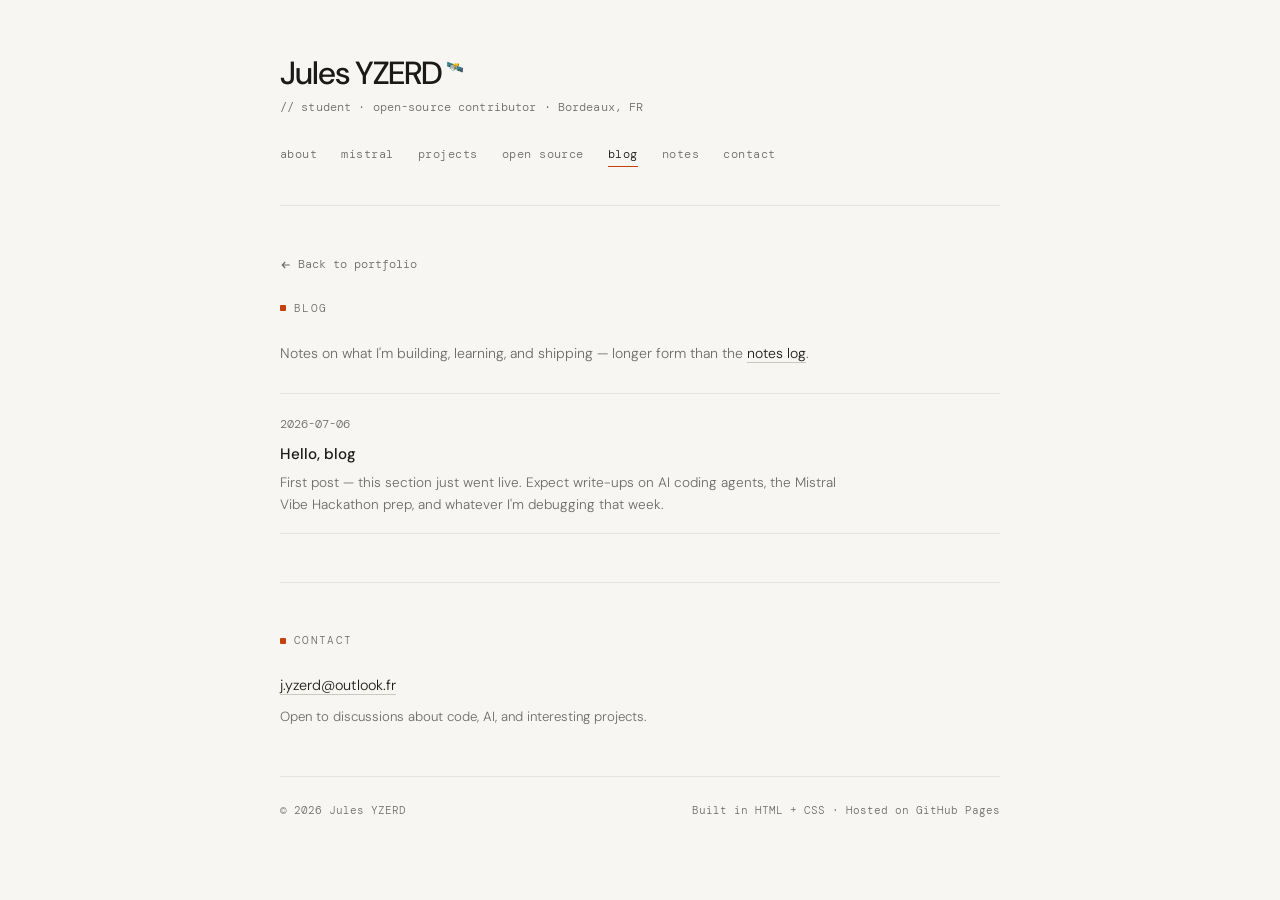
==== blog.html @ 4030afdc "Add blog section New blog.html page listing longer-form posts, wired into nav across index/projects/" ====
<!DOCTYPE html>
<html lang="fr">
<head>
  <meta charset="utf-8" />
  <meta name="viewport" content="width=device-width, initial-scale=1" />
  <title>Blog — Jules YZERD</title>
  <meta name="description" content="Jules YZERD — Blog." />
  <link rel="preconnect" href="https://fonts.googleapis.com" />
  <link rel="preconnect" href="https://fonts.gstatic.com" crossorigin />
  <link href="https://fonts.googleapis.com/css2?family=DM+Mono:ital,wght@0,400;0,500;1,400&family=DM+Sans:ital,opsz,wght@0,9..40,300;0,9..40,500;1,9..40,300&display=swap" rel="stylesheet" />
  <link rel="icon" href="data:image/svg+xml,<svg xmlns='http://www.w3.org/2000/svg' viewBox='0 0 100 100'><text y='.9em' font-size='90'>🛰️</text></svg>">
  <link rel="stylesheet" href="styles.css" />
</head>
<body>
<div class="wrap">

  <header>
    <div class="header-inner">
      <div>
        <div class="name">Jules YZERD<sup>🛰️</sup></div>
        <div class="tagline">// student · open-source contributor · Bordeaux, FR</div>
      </div>
      <nav aria-label="Navigation">
        <a href="index.html#about">about</a>
        <a href="index.html#mistral">mistral</a>
        <a href="projects.html">projects</a>
        <a href="opensource.html">open source</a>
        <a href="blog.html" class="active">blog</a>
        <a href="index.html#notes">notes</a>
        <a href="index.html#contact">contact</a>
      </nav>
    </div>
  </header>

  <hr />

  <main>

    <section>
      <a class="back-link" href="index.html">
        <svg width="12" height="12" viewBox="0 0 16 16" fill="none" stroke="currentColor" stroke-width="1.5"><path d="M13 8H3M7 4L3 8l4 4"/></svg>
        Back to portfolio
      </a>
      <div class="section-label">Blog</div>
      <p style="font-size:0.875rem; color:var(--muted); max-width:560px; margin-bottom:1.75rem;">
        Notes on what I'm building, learning, and shipping — longer form than the <a href="index.html#notes" style="border-bottom:1px solid var(--subtle);">notes log</a>.
      </p>

      <ul class="blog-list">
        <li>
          <div class="blog-meta">
            <span class="blog-date">2026-07-06</span>
          </div>
          <div class="blog-title">Hello, blog</div>
          <p class="blog-excerpt">First post — this section just went live. Expect write-ups on AI coding agents, the Mistral Vibe Hackathon prep, and whatever I'm debugging that week.</p>
        </li>
      </ul>
    </section>

    <section id="contact">
      <div class="section-label">Contact</div>
      <p class="contact-line">
        <a href="mailto:j.yzerd@outlook.fr">j.yzerd@outlook.fr</a>
      </p>
      <p style="font-size:0.83rem;color:var(--muted);margin-top:0.5rem;">Open to discussions about code, AI, and interesting projects.</p>
    </section>

  </main>

  <footer>
    <span>© <span id="y"></span> Jules YZERD</span>
    <span>Built in HTML + CSS · Hosted on GitHub Pages</span>
  </footer>

</div>
<script>
  document.getElementById('y').textContent = new Date().getFullYear();
</script>
</body>
</html>
---- styles.css ----
:root {
  --bg: #f7f6f2;
  --surface: #ffffff;
  --fg: #1a1a18;
  --muted: #6b6b68;
  --subtle: #c8c7c0;
  --accent: #c2410c;
  --link: #1a1a18;
  --border: rgba(0,0,0,0.08);
  --mono: 'DM Mono', monospace;
  --sans: 'DM Sans', sans-serif;
  --maxw: 720px;
  --radius: 14px;
}

@media (prefers-color-scheme: dark) {
  :root {
    --bg: #111110;
    --surface: #1c1c1a;
    --fg: #e8e6df;
    --muted: #8a8880;
    --subtle: #3a3a36;
    --accent: #fb923c;
    --border: rgba(255,255,255,0.07);
    --link: #e8e6df;
  }
}

*, *::before, *::after { box-sizing: border-box; margin: 0; padding: 0; }

html { scroll-behavior: smooth; }

body {
  font-family: var(--sans);
  background: var(--bg);
  color: var(--fg);
  font-size: 15px;
  line-height: 1.65;
  font-weight: 300;
  padding: 0 1.25rem;
  -webkit-font-smoothing: antialiased;
}

a { color: var(--link); text-decoration: none; }

/* ─── LAYOUT ─── */
.wrap {
  max-width: var(--maxw);
  margin: 0 auto;
}

/* ─── HEADER ─── */
header {
  padding: 3.5rem 0 2.5rem;
  opacity: 0;
  transform: translateY(-10px);
  animation: rise 0.7s ease forwards;
}

.header-inner {
  display: flex;
  align-items: flex-start;
  justify-content: space-between;
  gap: 1.5rem;
  flex-wrap: wrap;
}

.name {
  font-size: clamp(1.6rem, 4vw, 2rem);
  font-weight: 500;
  letter-spacing: -0.03em;
  line-height: 1.1;
}

.name sup {
  font-family: var(--mono);
  font-size: 0.45em;
  font-weight: 400;
  color: var(--muted);
  letter-spacing: 0.05em;
  vertical-align: super;
  margin-left: 4px;
}

.tagline {
  font-family: var(--mono);
  font-size: 0.78rem;
  color: var(--muted);
  margin-top: 0.35rem;
  letter-spacing: 0.01em;
}

nav {
  display: flex;
  gap: 1.5rem;
  padding-top: 0.25rem;
  flex-shrink: 0;
}

nav a {
  font-family: var(--mono);
  font-size: 0.75rem;
  color: var(--muted);
  letter-spacing: 0.04em;
  transition: color 0.2s;
  position: relative;
}
nav a::after {
  content: '';
  position: absolute;
  bottom: -2px; left: 0; right: 0;
  height: 1px;
  background: var(--accent);
  transform: scaleX(0);
  transform-origin: left;
  transition: transform 0.25s ease;
}
nav a:hover { color: var(--fg); }
nav a:hover::after { transform: scaleX(1); }
nav a.active { color: var(--fg); }
nav a.active::after { transform: scaleX(1); }

/* ─── DIVIDER ─── */
hr {
  border: none;
  border-top: 1px solid var(--border);
  margin: 0;
}

/* ─── SECTIONS ─── */
section {
  padding: 3rem 0;
  opacity: 0;
  transform: translateY(16px);
  animation: rise 0.6s ease forwards;
}
section:nth-of-type(1) { animation-delay: 0.15s; }
section:nth-of-type(2) { animation-delay: 0.28s; }
section:nth-of-type(3) { animation-delay: 0.41s; }
section:nth-of-type(4) { animation-delay: 0.54s; }
section:nth-of-type(5) { animation-delay: 0.67s; }
section:nth-of-type(6) { animation-delay: 0.80s; }

section + section { border-top: 1px solid var(--border); }

.section-label {
  font-family: var(--mono);
  font-size: 0.7rem;
  color: var(--muted);
  letter-spacing: 0.12em;
  text-transform: uppercase;
  margin-bottom: 1.5rem;
  display: flex;
  align-items: center;
  gap: 8px;
}
.section-label::before {
  content: '';
  width: 6px;
  height: 6px;
  border-radius: 1px;
  background: var(--accent);
  flex-shrink: 0;
}

/* ─── PAGE HEADER (subpages) ─── */
.page-title {
  font-size: clamp(1.4rem, 3.5vw, 1.75rem);
  font-weight: 500;
  letter-spacing: -0.02em;
  margin-bottom: 0.5rem;
}

.back-link {
  display: inline-flex;
  align-items: center;
  gap: 6px;
  font-family: var(--mono);
  font-size: 0.75rem;
  color: var(--muted);
  margin-bottom: 1.5rem;
  transition: color 0.2s, gap 0.2s;
}
.back-link:hover { color: var(--fg); gap: 9px; }

/* ─── ABOUT ─── */
.about-photo {
  width: 72px;
  height: 72px;
  border-radius: 50%;
  object-fit: cover;
  border: 1px solid var(--border);
  margin-bottom: 1.25rem;
  display: block;
}

.about-intro {
  font-size: 1.05rem;
  line-height: 1.75;
  max-width: 560px;
}

.about-intro strong {
  font-weight: 500;
}

.about-links {
  display: flex;
  gap: 0.75rem;
  margin-top: 1.5rem;
  flex-wrap: wrap;
}

.pill-link {
  display: inline-flex;
  align-items: center;
  gap: 6px;
  font-family: var(--mono);
  font-size: 0.72rem;
  letter-spacing: 0.03em;
  padding: 5px 12px;
  border: 1px solid var(--subtle);
  border-radius: 100px;
  color: var(--muted);
  transition: border-color 0.2s, color 0.2s;
}
.pill-link:hover {
  border-color: var(--accent);
  color: var(--accent);
}

/* ─── PROJECTS ─── */
.projects-grid {
  display: grid;
  gap: 0.75rem;
}

.project-card {
  background: var(--surface);
  border: 1px solid var(--border);
  border-radius: var(--radius);
  padding: 1.1rem 1.25rem;
  display: grid;
  grid-template-columns: 1fr auto;
  align-items: start;
  gap: 0.5rem;
  transition: border-color 0.2s, transform 0.2s, box-shadow 0.2s;
}
.project-card:hover {
  border-color: var(--subtle);
  transform: translateY(-2px);
  box-shadow: 0 8px 20px rgba(0,0,0,0.06);
}

.project-title {
  font-size: 0.9rem;
  font-weight: 500;
  margin-bottom: 0.25rem;
}

.project-desc {
  font-size: 0.83rem;
  color: var(--muted);
  line-height: 1.5;
}

.project-tag {
  font-family: var(--mono);
  font-size: 0.65rem;
  color: var(--muted);
  border: 1px solid var(--border);
  border-radius: 6px;
  padding: 2px 7px;
  white-space: nowrap;
}

a.project-card { display: grid; }

/* ─── SEE MORE BUTTON ─── */
.btn-more {
  display: inline-flex;
  align-items: center;
  gap: 6px;
  font-family: var(--mono);
  font-size: 0.75rem;
  letter-spacing: 0.03em;
  margin-top: 1.25rem;
  padding: 8px 16px;
  border: 1px solid var(--subtle);
  border-radius: 100px;
  color: var(--fg);
  transition: border-color 0.2s, color 0.2s, gap 0.2s;
}
.btn-more:hover {
  border-color: var(--accent);
  color: var(--accent);
  gap: 9px;
}
.btn-more svg { transition: transform 0.2s; flex-shrink: 0; }
.btn-more:hover svg { transform: translateX(2px); }

/* ─── OPEN SOURCE ─── */
.oss-list {
  list-style: none;
  display: flex;
  flex-direction: column;
  gap: 0;
}

.oss-list li {
  display: grid;
  grid-template-columns: 1fr auto;
  align-items: center;
  gap: 1rem;
  padding: 0.75rem 0;
  border-bottom: 1px solid var(--border);
  font-size: 0.85rem;
}
.oss-list li:first-child { border-top: 1px solid var(--border); }

.oss-repo {
  font-family: var(--mono);
  font-size: 0.7rem;
  color: var(--muted);
  display: block;
  margin-bottom: 2px;
}

.oss-status {
  font-family: var(--mono);
  font-size: 0.65rem;
  letter-spacing: 0.04em;
  border: 1px solid var(--border);
  border-radius: 6px;
  padding: 2px 7px;
  white-space: nowrap;
  color: var(--muted);
  transition: border-color 0.2s, color 0.2s;
}
.oss-status:hover { border-color: var(--accent); color: var(--accent); }
.oss-status.merged { color: #2f9e44; border-color: #2f9e4440; }
.oss-status.merged:hover { border-color: #2f9e44; color: #2f9e44; }

.gh-stats {
  display: flex;
  gap: 1rem;
  flex-wrap: wrap;
  margin-top: 1.75rem;
}
.gh-stats img {
  flex: 1 1 280px;
  max-width: 100%;
  height: auto;
  border-radius: var(--radius);
}

/* ─── BLOG ─── */
.blog-list {
  list-style: none;
  display: flex;
  flex-direction: column;
  gap: 0;
}

.blog-list li {
  padding: 1.1rem 0;
  border-bottom: 1px solid var(--border);
}
.blog-list li:first-child { border-top: 1px solid var(--border); }

.blog-meta {
  margin-bottom: 0.35rem;
}

.blog-date {
  font-family: var(--mono);
  font-size: 0.72rem;
  color: var(--muted);
}

.blog-title {
  font-size: 0.95rem;
  font-weight: 500;
  margin-bottom: 0.35rem;
}

.blog-excerpt {
  font-size: 0.85rem;
  color: var(--muted);
  line-height: 1.6;
  max-width: 560px;
}

/* ─── NOTES ─── */
.notes-list {
  list-style: none;
  display: flex;
  flex-direction: column;
  gap: 0;
}

.notes-list li {
  display: grid;
  grid-template-columns: 90px 1fr;
  gap: 1.5rem;
  padding: 0.75rem 0;
  border-bottom: 1px solid var(--border);
  font-size: 0.85rem;
}
.notes-list li:first-child { border-top: 1px solid var(--border); }

.note-date {
  font-family: var(--mono);
  font-size: 0.72rem;
  color: var(--muted);
  padding-top: 2px;
}

/* ─── CONTACT ─── */
.contact-line {
  font-size: 0.9rem;
}

.contact-line a {
  border-bottom: 1px solid var(--subtle);
  transition: border-color 0.2s;
}
.contact-line a:hover { border-color: var(--accent); }

/* ─── FOOTER ─── */
footer {
  border-top: 1px solid var(--border);
  padding: 1.5rem 0 3rem;
  font-family: var(--mono);
  font-size: 0.7rem;
  color: var(--muted);
  display: flex;
  justify-content: space-between;
  gap: 1rem;
  flex-wrap: wrap;
}

/* ─── ANIMATIONS ─── */
@keyframes rise {
  to { opacity: 1; transform: translateY(0); }
}

@media (prefers-reduced-motion: reduce) {
  header, section { animation: none; opacity: 1; transform: none; }
}

@media (max-width: 480px) {
  nav { gap: 1rem; }
  .header-inner { flex-direction: column; gap: 1rem; }
  .notes-list li { grid-template-columns: 80px 1fr; gap: 1rem; }
  .oss-list li { grid-template-columns: 1fr; align-items: flex-start; gap: 0.4rem; }
}
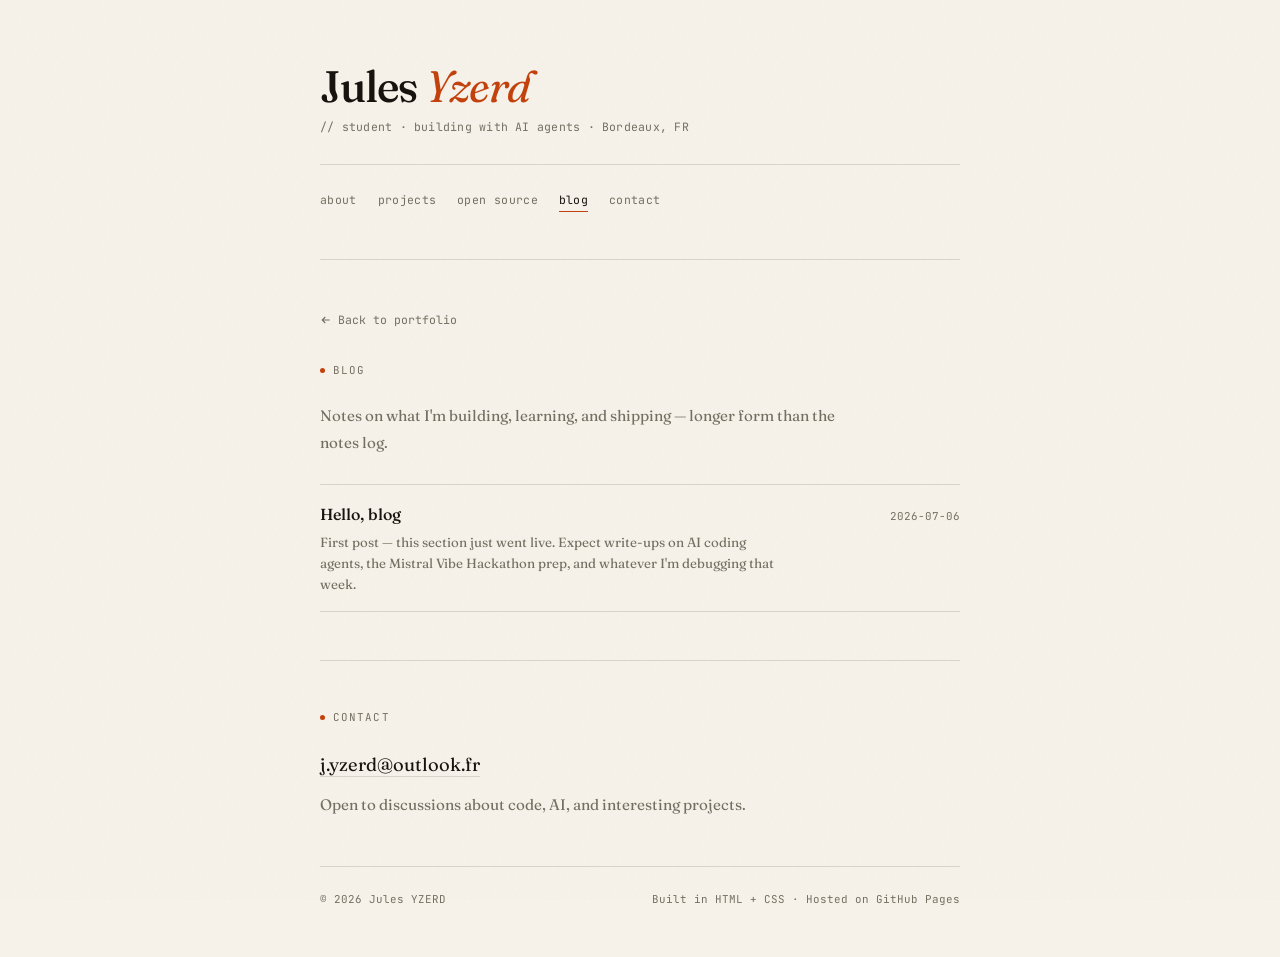
==== commit f9c9bae4: "Redesign site with a simpler, more modern system Replace the DM Sans/Mono cream card-grid look with " ====
--- a/blog.html
+++ b/blog.html
@@ -7,7 +7,7 @@
   <meta name="description" content="Jules YZERD — Blog." />
   <link rel="preconnect" href="https://fonts.googleapis.com" />
   <link rel="preconnect" href="https://fonts.gstatic.com" crossorigin />
-  <link href="https://fonts.googleapis.com/css2?family=DM+Mono:ital,wght@0,400;0,500;1,400&family=DM+Sans:ital,opsz,wght@0,9..40,300;0,9..40,500;1,9..40,300&display=swap" rel="stylesheet" />
+  <link href="https://fonts.googleapis.com/css2?family=Fraunces:ital,opsz,wght@0,9..144,300;0,9..144,400;0,9..144,500;0,9..144,600;1,9..144,400;1,9..144,500&family=JetBrains+Mono:wght@400;500;600&display=swap" rel="stylesheet" />
   <link rel="icon" href="data:image/svg+xml,<svg xmlns='http://www.w3.org/2000/svg' viewBox='0 0 100 100'><text y='.9em' font-size='90'>🛰️</text></svg>">
   <link rel="stylesheet" href="styles.css" />
 </head>
@@ -15,24 +15,16 @@
 <div class="wrap">
 
   <header>
-    <div class="header-inner">
-      <div>
-        <div class="name">Jules YZERD<sup>🛰️</sup></div>
-        <div class="tagline">// student · open-source contributor · Bordeaux, FR</div>
-      </div>
-      <nav aria-label="Navigation">
-        <a href="index.html#about">about</a>
-        <a href="index.html#mistral">mistral</a>
-        <a href="projects.html">projects</a>
-        <a href="opensource.html">open source</a>
-        <a href="blog.html" class="active">blog</a>
-        <a href="index.html#notes">notes</a>
-        <a href="index.html#contact">contact</a>
-      </nav>
-    </div>
+    <div class="name">Jules <em>Yzerd</em></div>
+    <div class="tagline">// student · building with AI agents · Bordeaux, FR</div>
+    <nav aria-label="Navigation">
+      <a href="index.html#about">about</a>
+      <a href="projects.html">projects</a>
+      <a href="opensource.html">open source</a>
+      <a href="blog.html" class="active">blog</a>
+      <a href="index.html#contact">contact</a>
+    </nav>
   </header>
-
-  <hr />
 
   <main>
 
@@ -42,19 +34,19 @@
         Back to portfolio
       </a>
       <div class="section-label">Blog</div>
-      <p style="font-size:0.875rem; color:var(--muted); max-width:560px; margin-bottom:1.75rem;">
-        Notes on what I'm building, learning, and shipping — longer form than the <a href="index.html#notes" style="border-bottom:1px solid var(--subtle);">notes log</a>.
+      <p class="prose" style="margin-bottom:0;">
+        Notes on what I'm building, learning, and shipping — longer form than the notes log.
       </p>
 
-      <ul class="blog-list">
-        <li>
-          <div class="blog-meta">
-            <span class="blog-date">2026-07-06</span>
+      <div class="row-list">
+        <div class="row">
+          <div class="row-main">
+            <div class="row-title">Hello, blog</div>
+            <div class="row-desc">First post — this section just went live. Expect write-ups on AI coding agents, the Mistral Vibe Hackathon prep, and whatever I'm debugging that week.</div>
           </div>
-          <div class="blog-title">Hello, blog</div>
-          <p class="blog-excerpt">First post — this section just went live. Expect write-ups on AI coding agents, the Mistral Vibe Hackathon prep, and whatever I'm debugging that week.</p>
-        </li>
-      </ul>
+          <div class="row-meta">2026-07-06</div>
+        </div>
+      </div>
     </section>
 
     <section id="contact">
@@ -62,7 +54,7 @@
       <p class="contact-line">
         <a href="mailto:j.yzerd@outlook.fr">j.yzerd@outlook.fr</a>
       </p>
-      <p style="font-size:0.83rem;color:var(--muted);margin-top:0.5rem;">Open to discussions about code, AI, and interesting projects.</p>
+      <p class="prose" style="margin-top:0.75rem;">Open to discussions about code, AI, and interesting projects.</p>
     </section>
 
   </main>
--- a/styles.css
+++ b/styles.css
@@ -1,28 +1,23 @@
 :root {
-  --bg: #f7f6f2;
-  --surface: #ffffff;
-  --fg: #1a1a18;
-  --muted: #6b6b68;
-  --subtle: #c8c7c0;
+  --bg: #f6f2ea;
+  --fg: #17140f;
+  --muted: #756f63;
+  --line: rgba(23,20,15,0.13);
   --accent: #c2410c;
-  --link: #1a1a18;
-  --border: rgba(0,0,0,0.08);
-  --mono: 'DM Mono', monospace;
-  --sans: 'DM Sans', sans-serif;
-  --maxw: 720px;
-  --radius: 14px;
+  --accent-fg: #f6f2ea;
+  --serif: 'Fraunces', 'Iowan Old Style', serif;
+  --mono: 'JetBrains Mono', ui-monospace, monospace;
+  --maxw: 640px;
 }
 
 @media (prefers-color-scheme: dark) {
   :root {
-    --bg: #111110;
-    --surface: #1c1c1a;
-    --fg: #e8e6df;
-    --muted: #8a8880;
-    --subtle: #3a3a36;
-    --accent: #fb923c;
-    --border: rgba(255,255,255,0.07);
-    --link: #e8e6df;
+    --bg: #100e0b;
+    --fg: #ece6d9;
+    --muted: #8b8377;
+    --line: rgba(236,230,217,0.12);
+    --accent: #ff7a3d;
+    --accent-fg: #100e0b;
   }
 }
 
@@ -31,17 +26,35 @@
 html { scroll-behavior: smooth; }
 
 body {
-  font-family: var(--sans);
+  font-family: var(--serif);
   background: var(--bg);
   color: var(--fg);
-  font-size: 15px;
-  line-height: 1.65;
-  font-weight: 300;
-  padding: 0 1.25rem;
+  font-size: 16px;
+  line-height: 1.6;
+  font-weight: 400;
+  padding: 0 1.5rem;
   -webkit-font-smoothing: antialiased;
-}
-
-a { color: var(--link); text-decoration: none; }
+  position: relative;
+}
+
+/* subtle grain for atmosphere, no visual weight */
+body::before {
+  content: '';
+  position: fixed;
+  inset: 0;
+  z-index: -1;
+  opacity: 0.5;
+  pointer-events: none;
+  background-image: url("data:image/svg+xml,%3Csvg xmlns='http://www.w3.org/2000/svg' width='120' height='120'%3E%3Cfilter id='n'%3E%3CfeTurbulence type='fractalNoise' baseFrequency='0.85' numOctaves='2' stitchTiles='stitch'/%3E%3C/filter%3E%3Crect width='100%25' height='100%25' filter='url(%23n)' opacity='0.05'/%3E%3C/svg%3E");
+}
+
+a { color: inherit; text-decoration: none; }
+
+strong { font-weight: 600; }
+
+em { font-style: italic; color: var(--accent); }
+
+::selection { background: var(--accent); color: var(--accent-fg); }
 
 /* ─── LAYOUT ─── */
 .wrap {
@@ -51,64 +64,54 @@
 
 /* ─── HEADER ─── */
 header {
-  padding: 3.5rem 0 2.5rem;
+  padding: 4rem 0 3rem;
   opacity: 0;
-  transform: translateY(-10px);
+  transform: translateY(-8px);
   animation: rise 0.7s ease forwards;
 }
 
-.header-inner {
-  display: flex;
-  align-items: flex-start;
-  justify-content: space-between;
-  gap: 1.5rem;
+.name {
+  font-size: clamp(2.1rem, 7vw, 2.75rem);
+  font-weight: 500;
+  letter-spacing: -0.02em;
+  line-height: 1;
+  font-optical-sizing: auto;
+}
+
+.name em {
+  font-weight: 400;
+}
+
+.tagline {
+  font-family: var(--mono);
+  font-size: 0.72rem;
+  color: var(--muted);
+  margin-top: 0.6rem;
+  letter-spacing: 0.02em;
+}
+
+nav {
+  display: flex;
   flex-wrap: wrap;
-}
-
-.name {
-  font-size: clamp(1.6rem, 4vw, 2rem);
-  font-weight: 500;
-  letter-spacing: -0.03em;
-  line-height: 1.1;
-}
-
-.name sup {
-  font-family: var(--mono);
-  font-size: 0.45em;
-  font-weight: 400;
-  color: var(--muted);
-  letter-spacing: 0.05em;
-  vertical-align: super;
-  margin-left: 4px;
-}
-
-.tagline {
-  font-family: var(--mono);
-  font-size: 0.78rem;
-  color: var(--muted);
-  margin-top: 0.35rem;
-  letter-spacing: 0.01em;
-}
-
-nav {
-  display: flex;
-  gap: 1.5rem;
-  padding-top: 0.25rem;
-  flex-shrink: 0;
+  gap: 0 1.3rem;
+  margin-top: 1.75rem;
+  padding-top: 1.5rem;
+  border-top: 1px solid var(--line);
 }
 
 nav a {
   font-family: var(--mono);
-  font-size: 0.75rem;
-  color: var(--muted);
-  letter-spacing: 0.04em;
+  font-size: 0.72rem;
+  color: var(--muted);
+  letter-spacing: 0.03em;
   transition: color 0.2s;
   position: relative;
+  padding: 2px 0;
 }
 nav a::after {
   content: '';
   position: absolute;
-  bottom: -2px; left: 0; right: 0;
+  bottom: -1px; left: 0; right: 0;
   height: 1px;
   background: var(--accent);
   transform: scaleX(0);
@@ -120,34 +123,27 @@
 nav a.active { color: var(--fg); }
 nav a.active::after { transform: scaleX(1); }
 
-/* ─── DIVIDER ─── */
-hr {
-  border: none;
-  border-top: 1px solid var(--border);
-  margin: 0;
-}
-
 /* ─── SECTIONS ─── */
 section {
   padding: 3rem 0;
+  border-top: 1px solid var(--line);
   opacity: 0;
-  transform: translateY(16px);
+  transform: translateY(14px);
   animation: rise 0.6s ease forwards;
 }
-section:nth-of-type(1) { animation-delay: 0.15s; }
-section:nth-of-type(2) { animation-delay: 0.28s; }
-section:nth-of-type(3) { animation-delay: 0.41s; }
-section:nth-of-type(4) { animation-delay: 0.54s; }
-section:nth-of-type(5) { animation-delay: 0.67s; }
-section:nth-of-type(6) { animation-delay: 0.80s; }
-
-section + section { border-top: 1px solid var(--border); }
+header + section { border-top: none; }
+section:nth-of-type(1) { animation-delay: 0.12s; }
+section:nth-of-type(2) { animation-delay: 0.22s; }
+section:nth-of-type(3) { animation-delay: 0.32s; }
+section:nth-of-type(4) { animation-delay: 0.42s; }
+section:nth-of-type(5) { animation-delay: 0.52s; }
+section:nth-of-type(6) { animation-delay: 0.62s; }
 
 .section-label {
   font-family: var(--mono);
-  font-size: 0.7rem;
-  color: var(--muted);
-  letter-spacing: 0.12em;
+  font-size: 0.68rem;
+  color: var(--muted);
+  letter-spacing: 0.1em;
   text-transform: uppercase;
   margin-bottom: 1.5rem;
   display: flex;
@@ -156,283 +152,164 @@
 }
 .section-label::before {
   content: '';
-  width: 6px;
-  height: 6px;
-  border-radius: 1px;
+  width: 5px;
+  height: 5px;
+  border-radius: 50%;
   background: var(--accent);
   flex-shrink: 0;
 }
 
-/* ─── PAGE HEADER (subpages) ─── */
-.page-title {
-  font-size: clamp(1.4rem, 3.5vw, 1.75rem);
-  font-weight: 500;
-  letter-spacing: -0.02em;
-  margin-bottom: 0.5rem;
-}
-
+/* ─── BACK LINK (subpages) ─── */
 .back-link {
   display: inline-flex;
   align-items: center;
   gap: 6px;
   font-family: var(--mono);
+  font-size: 0.72rem;
+  color: var(--muted);
+  margin-bottom: 2rem;
+  transition: color 0.2s, gap 0.2s;
+}
+.back-link:hover { color: var(--fg); gap: 9px; }
+
+/* ─── PROSE ─── */
+.lede {
+  font-size: 1.15rem;
+  line-height: 1.7;
+  max-width: 540px;
+}
+
+.prose {
+  font-size: 0.95rem;
+  line-height: 1.75;
+  color: var(--muted);
+  max-width: 540px;
+}
+.prose + .prose { margin-top: 1rem; }
+.prose strong { color: var(--fg); }
+
+/* ─── LINK ROW (about links, tags) ─── */
+.link-row {
+  display: flex;
+  flex-wrap: wrap;
+  gap: 0.4rem 1.1rem;
+  margin-top: 1.5rem;
+  font-family: var(--mono);
   font-size: 0.75rem;
-  color: var(--muted);
-  margin-bottom: 1.5rem;
-  transition: color 0.2s, gap 0.2s;
-}
-.back-link:hover { color: var(--fg); gap: 9px; }
-
-/* ─── ABOUT ─── */
-.about-photo {
-  width: 72px;
-  height: 72px;
-  border-radius: 50%;
-  object-fit: cover;
-  border: 1px solid var(--border);
-  margin-bottom: 1.25rem;
-  display: block;
-}
-
-.about-intro {
-  font-size: 1.05rem;
-  line-height: 1.75;
-  max-width: 560px;
-}
-
-.about-intro strong {
+}
+.link-row a {
+  color: var(--muted);
+  border-bottom: 1px solid transparent;
+  transition: color 0.2s, border-color 0.2s;
+}
+.link-row a:hover { color: var(--accent); border-color: var(--accent); }
+
+/* ─── STAT LINE ─── */
+.stat-line {
+  font-family: var(--mono);
+  font-size: 0.78rem;
+  color: var(--muted);
+  margin-top: 1.5rem;
+}
+.stat-line strong { color: var(--fg); font-weight: 600; }
+
+/* ─── ROW LIST (projects / open source / blog / notes, unified) ─── */
+.row-list {
+  display: flex;
+  flex-direction: column;
+  margin-top: 1.75rem;
+}
+
+.row {
+  display: flex;
+  justify-content: space-between;
+  align-items: baseline;
+  gap: 1.5rem;
+  padding: 1.05rem 0;
+  border-bottom: 1px solid var(--line);
+  transition: opacity 0.2s;
+}
+.row-list > .row:first-child { border-top: 1px solid var(--line); }
+a.row:hover { opacity: 0.7; }
+
+.row-main { flex: 1; min-width: 0; }
+
+.row-title {
+  font-size: 1rem;
   font-weight: 500;
-}
-
-.about-links {
-  display: flex;
-  gap: 0.75rem;
-  margin-top: 1.5rem;
-  flex-wrap: wrap;
-}
-
-.pill-link {
-  display: inline-flex;
-  align-items: center;
-  gap: 6px;
-  font-family: var(--mono);
-  font-size: 0.72rem;
-  letter-spacing: 0.03em;
-  padding: 5px 12px;
-  border: 1px solid var(--subtle);
-  border-radius: 100px;
-  color: var(--muted);
-  transition: border-color 0.2s, color 0.2s;
-}
-.pill-link:hover {
-  border-color: var(--accent);
+  display: flex;
+  align-items: baseline;
+  gap: 0.55rem;
+}
+
+.row-title-arrow {
+  font-family: var(--mono);
+  font-size: 0.8rem;
   color: var(--accent);
-}
-
-/* ─── PROJECTS ─── */
-.projects-grid {
-  display: grid;
-  gap: 0.75rem;
-}
-
-.project-card {
-  background: var(--surface);
-  border: 1px solid var(--border);
-  border-radius: var(--radius);
-  padding: 1.1rem 1.25rem;
-  display: grid;
-  grid-template-columns: 1fr auto;
-  align-items: start;
-  gap: 0.5rem;
-  transition: border-color 0.2s, transform 0.2s, box-shadow 0.2s;
-}
-.project-card:hover {
-  border-color: var(--subtle);
-  transform: translateY(-2px);
-  box-shadow: 0 8px 20px rgba(0,0,0,0.06);
-}
-
-.project-title {
-  font-size: 0.9rem;
-  font-weight: 500;
-  margin-bottom: 0.25rem;
-}
-
-.project-desc {
+  opacity: 0;
+  transform: translateX(-4px);
+  transition: opacity 0.2s, transform 0.2s;
+}
+a.row:hover .row-title-arrow { opacity: 1; transform: translateX(0); }
+
+.row-desc {
   font-size: 0.83rem;
   color: var(--muted);
-  line-height: 1.5;
-}
-
-.project-tag {
-  font-family: var(--mono);
-  font-size: 0.65rem;
-  color: var(--muted);
-  border: 1px solid var(--border);
-  border-radius: 6px;
-  padding: 2px 7px;
+  line-height: 1.55;
+  margin-top: 0.3rem;
+  max-width: 460px;
+}
+
+.row-meta {
+  font-family: var(--mono);
+  font-size: 0.68rem;
+  color: var(--muted);
   white-space: nowrap;
-}
-
-a.project-card { display: grid; }
-
-/* ─── SEE MORE BUTTON ─── */
+  flex-shrink: 0;
+  text-align: right;
+  padding-top: 0.15rem;
+}
+.row-meta.merged { color: #4d9e5a; }
+
+/* ─── SEE MORE ─── */
 .btn-more {
   display: inline-flex;
   align-items: center;
   gap: 6px;
   font-family: var(--mono);
-  font-size: 0.75rem;
-  letter-spacing: 0.03em;
-  margin-top: 1.25rem;
-  padding: 8px 16px;
-  border: 1px solid var(--subtle);
-  border-radius: 100px;
+  font-size: 0.72rem;
+  letter-spacing: 0.02em;
+  margin-top: 1.5rem;
   color: var(--fg);
-  transition: border-color 0.2s, color 0.2s, gap 0.2s;
+  border-bottom: 1px solid var(--line);
+  padding-bottom: 2px;
+  transition: color 0.2s, border-color 0.2s, gap 0.2s;
 }
 .btn-more:hover {
+  color: var(--accent);
   border-color: var(--accent);
-  color: var(--accent);
   gap: 9px;
 }
 .btn-more svg { transition: transform 0.2s; flex-shrink: 0; }
 .btn-more:hover svg { transform: translateX(2px); }
 
-/* ─── OPEN SOURCE ─── */
-.oss-list {
-  list-style: none;
-  display: flex;
-  flex-direction: column;
-  gap: 0;
-}
-
-.oss-list li {
-  display: grid;
-  grid-template-columns: 1fr auto;
-  align-items: center;
-  gap: 1rem;
-  padding: 0.75rem 0;
-  border-bottom: 1px solid var(--border);
-  font-size: 0.85rem;
-}
-.oss-list li:first-child { border-top: 1px solid var(--border); }
-
-.oss-repo {
-  font-family: var(--mono);
-  font-size: 0.7rem;
-  color: var(--muted);
-  display: block;
-  margin-bottom: 2px;
-}
-
-.oss-status {
-  font-family: var(--mono);
-  font-size: 0.65rem;
-  letter-spacing: 0.04em;
-  border: 1px solid var(--border);
-  border-radius: 6px;
-  padding: 2px 7px;
-  white-space: nowrap;
-  color: var(--muted);
-  transition: border-color 0.2s, color 0.2s;
-}
-.oss-status:hover { border-color: var(--accent); color: var(--accent); }
-.oss-status.merged { color: #2f9e44; border-color: #2f9e4440; }
-.oss-status.merged:hover { border-color: #2f9e44; color: #2f9e44; }
-
-.gh-stats {
-  display: flex;
-  gap: 1rem;
-  flex-wrap: wrap;
-  margin-top: 1.75rem;
-}
-.gh-stats img {
-  flex: 1 1 280px;
-  max-width: 100%;
-  height: auto;
-  border-radius: var(--radius);
-}
-
-/* ─── BLOG ─── */
-.blog-list {
-  list-style: none;
-  display: flex;
-  flex-direction: column;
-  gap: 0;
-}
-
-.blog-list li {
-  padding: 1.1rem 0;
-  border-bottom: 1px solid var(--border);
-}
-.blog-list li:first-child { border-top: 1px solid var(--border); }
-
-.blog-meta {
-  margin-bottom: 0.35rem;
-}
-
-.blog-date {
-  font-family: var(--mono);
-  font-size: 0.72rem;
-  color: var(--muted);
-}
-
-.blog-title {
-  font-size: 0.95rem;
-  font-weight: 500;
-  margin-bottom: 0.35rem;
-}
-
-.blog-excerpt {
-  font-size: 0.85rem;
-  color: var(--muted);
-  line-height: 1.6;
-  max-width: 560px;
-}
-
-/* ─── NOTES ─── */
-.notes-list {
-  list-style: none;
-  display: flex;
-  flex-direction: column;
-  gap: 0;
-}
-
-.notes-list li {
-  display: grid;
-  grid-template-columns: 90px 1fr;
-  gap: 1.5rem;
-  padding: 0.75rem 0;
-  border-bottom: 1px solid var(--border);
-  font-size: 0.85rem;
-}
-.notes-list li:first-child { border-top: 1px solid var(--border); }
-
-.note-date {
-  font-family: var(--mono);
-  font-size: 0.72rem;
-  color: var(--muted);
-  padding-top: 2px;
-}
-
 /* ─── CONTACT ─── */
 .contact-line {
-  font-size: 0.9rem;
-}
-
+  font-size: 1.15rem;
+  font-family: var(--serif);
+}
 .contact-line a {
-  border-bottom: 1px solid var(--subtle);
-  transition: border-color 0.2s;
-}
-.contact-line a:hover { border-color: var(--accent); }
+  border-bottom: 1px solid var(--line);
+  transition: color 0.2s, border-color 0.2s;
+}
+.contact-line a:hover { color: var(--accent); border-color: var(--accent); }
 
 /* ─── FOOTER ─── */
 footer {
-  border-top: 1px solid var(--border);
+  border-top: 1px solid var(--line);
   padding: 1.5rem 0 3rem;
   font-family: var(--mono);
-  font-size: 0.7rem;
+  font-size: 0.68rem;
   color: var(--muted);
   display: flex;
   justify-content: space-between;
@@ -450,8 +327,7 @@
 }
 
 @media (max-width: 480px) {
-  nav { gap: 1rem; }
-  .header-inner { flex-direction: column; gap: 1rem; }
-  .notes-list li { grid-template-columns: 80px 1fr; gap: 1rem; }
-  .oss-list li { grid-template-columns: 1fr; align-items: flex-start; gap: 0.4rem; }
-}
+  .row { flex-direction: column; gap: 0.3rem; }
+  .row-meta { text-align: left; }
+  nav { gap: 0 1rem; }
+}
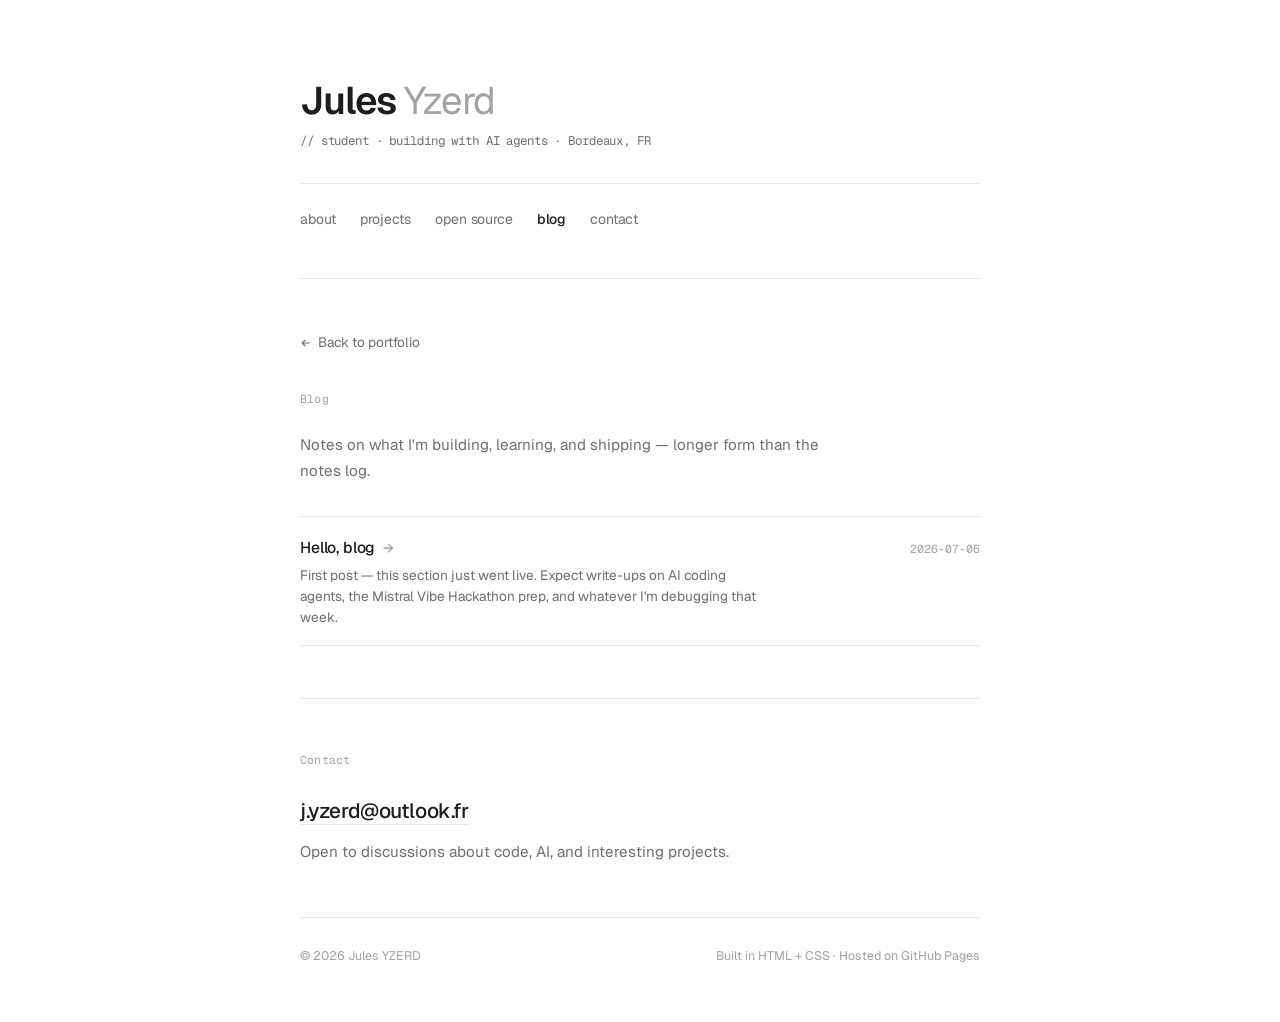
==== commit ebd8b6f6: "Redesign in a serious light theme, Apple/OpenAI-inspired Drop the warm paper/dark serif look for a p" ====
--- a/blog.html
+++ b/blog.html
@@ -7,7 +7,7 @@
   <meta name="description" content="Jules YZERD — Blog." />
   <link rel="preconnect" href="https://fonts.googleapis.com" />
   <link rel="preconnect" href="https://fonts.gstatic.com" crossorigin />
-  <link href="https://fonts.googleapis.com/css2?family=Fraunces:ital,opsz,wght@0,9..144,300;0,9..144,400;0,9..144,500;0,9..144,600;1,9..144,400;1,9..144,500&family=JetBrains+Mono:wght@400;500;600&display=swap" rel="stylesheet" />
+  <link href="https://fonts.googleapis.com/css2?family=Geist:wght@400;500;600;700&family=Geist+Mono:wght@400;500;600&display=swap" rel="stylesheet" />
   <link rel="icon" href="data:image/svg+xml,<svg xmlns='http://www.w3.org/2000/svg' viewBox='0 0 100 100'><text y='.9em' font-size='90'>🛰️</text></svg>">
   <link rel="stylesheet" href="styles.css" />
 </head>
@@ -39,13 +39,13 @@
       </p>
 
       <div class="row-list">
-        <div class="row">
+        <a class="row" href="posts/hello-blog.html">
           <div class="row-main">
-            <div class="row-title">Hello, blog</div>
+            <div class="row-title">Hello, blog <span class="row-title-arrow">→</span></div>
             <div class="row-desc">First post — this section just went live. Expect write-ups on AI coding agents, the Mistral Vibe Hackathon prep, and whatever I'm debugging that week.</div>
           </div>
           <div class="row-meta">2026-07-06</div>
-        </div>
+        </a>
       </div>
     </section>
 
--- a/styles.css
+++ b/styles.css
@@ -1,24 +1,13 @@
 :root {
-  --bg: #f6f2ea;
-  --fg: #17140f;
-  --muted: #756f63;
-  --line: rgba(23,20,15,0.13);
-  --accent: #c2410c;
-  --accent-fg: #f6f2ea;
-  --serif: 'Fraunces', 'Iowan Old Style', serif;
-  --mono: 'JetBrains Mono', ui-monospace, monospace;
-  --maxw: 640px;
-}
-
-@media (prefers-color-scheme: dark) {
-  :root {
-    --bg: #100e0b;
-    --fg: #ece6d9;
-    --muted: #8b8377;
-    --line: rgba(236,230,217,0.12);
-    --accent: #ff7a3d;
-    --accent-fg: #100e0b;
-  }
+  --bg: #ffffff;
+  --fg: #1d1d1f;
+  --muted: #6e6e73;
+  --faint: #a1a1a6;
+  --line: rgba(0,0,0,0.09);
+  --accent: #0066ff;
+  --sans: 'Geist', -apple-system, BlinkMacSystemFont, 'Segoe UI', Helvetica, Arial, sans-serif;
+  --mono: 'Geist Mono', ui-monospace, 'SF Mono', Menlo, monospace;
+  --maxw: 680px;
 }
 
 *, *::before, *::after { box-sizing: border-box; margin: 0; padding: 0; }
@@ -26,7 +15,7 @@
 html { scroll-behavior: smooth; }
 
 body {
-  font-family: var(--serif);
+  font-family: var(--sans);
   background: var(--bg);
   color: var(--fg);
   font-size: 16px;
@@ -34,27 +23,16 @@
   font-weight: 400;
   padding: 0 1.5rem;
   -webkit-font-smoothing: antialiased;
-  position: relative;
-}
-
-/* subtle grain for atmosphere, no visual weight */
-body::before {
-  content: '';
-  position: fixed;
-  inset: 0;
-  z-index: -1;
-  opacity: 0.5;
-  pointer-events: none;
-  background-image: url("data:image/svg+xml,%3Csvg xmlns='http://www.w3.org/2000/svg' width='120' height='120'%3E%3Cfilter id='n'%3E%3CfeTurbulence type='fractalNoise' baseFrequency='0.85' numOctaves='2' stitchTiles='stitch'/%3E%3C/filter%3E%3Crect width='100%25' height='100%25' filter='url(%23n)' opacity='0.05'/%3E%3C/svg%3E");
+  text-rendering: optimizeLegibility;
 }
 
 a { color: inherit; text-decoration: none; }
 
 strong { font-weight: 600; }
 
-em { font-style: italic; color: var(--accent); }
-
-::selection { background: var(--accent); color: var(--accent-fg); }
+em { font-style: normal; }
+
+::selection { background: var(--accent); color: #fff; }
 
 /* ─── LAYOUT ─── */
 .wrap {
@@ -64,99 +42,72 @@
 
 /* ─── HEADER ─── */
 header {
-  padding: 4rem 0 3rem;
+  padding: 5rem 0 3rem;
   opacity: 0;
-  transform: translateY(-8px);
-  animation: rise 0.7s ease forwards;
+  transform: translateY(-6px);
+  animation: rise 0.6s cubic-bezier(.16,1,.3,1) forwards;
 }
 
 .name {
-  font-size: clamp(2.1rem, 7vw, 2.75rem);
-  font-weight: 500;
-  letter-spacing: -0.02em;
-  line-height: 1;
-  font-optical-sizing: auto;
+  font-size: clamp(1.9rem, 6vw, 2.4rem);
+  font-weight: 600;
+  letter-spacing: -0.03em;
+  line-height: 1.05;
 }
 
 .name em {
   font-weight: 400;
+  color: var(--faint);
 }
 
 .tagline {
   font-family: var(--mono);
-  font-size: 0.72rem;
-  color: var(--muted);
-  margin-top: 0.6rem;
-  letter-spacing: 0.02em;
+  font-size: 0.78rem;
+  color: var(--muted);
+  margin-top: 0.65rem;
+  letter-spacing: -0.01em;
 }
 
 nav {
   display: flex;
   flex-wrap: wrap;
-  gap: 0 1.3rem;
-  margin-top: 1.75rem;
+  gap: 0 1.5rem;
+  margin-top: 2rem;
   padding-top: 1.5rem;
   border-top: 1px solid var(--line);
 }
 
 nav a {
+  font-size: 0.875rem;
+  color: var(--muted);
+  letter-spacing: -0.01em;
+  transition: color 0.15s ease;
+}
+nav a:hover { color: var(--fg); }
+nav a.active { color: var(--fg); font-weight: 500; }
+
+/* ─── SECTIONS ─── */
+section {
+  padding: 3.25rem 0;
+  border-top: 1px solid var(--line);
+  opacity: 0;
+  transform: translateY(10px);
+  animation: rise 0.55s cubic-bezier(.16,1,.3,1) forwards;
+}
+header + section { border-top: none; }
+section:nth-of-type(1) { animation-delay: 0.08s; }
+section:nth-of-type(2) { animation-delay: 0.14s; }
+section:nth-of-type(3) { animation-delay: 0.20s; }
+section:nth-of-type(4) { animation-delay: 0.26s; }
+section:nth-of-type(5) { animation-delay: 0.32s; }
+section:nth-of-type(6) { animation-delay: 0.38s; }
+
+.section-label {
   font-family: var(--mono);
   font-size: 0.72rem;
-  color: var(--muted);
-  letter-spacing: 0.03em;
-  transition: color 0.2s;
-  position: relative;
-  padding: 2px 0;
-}
-nav a::after {
-  content: '';
-  position: absolute;
-  bottom: -1px; left: 0; right: 0;
-  height: 1px;
-  background: var(--accent);
-  transform: scaleX(0);
-  transform-origin: left;
-  transition: transform 0.25s ease;
-}
-nav a:hover { color: var(--fg); }
-nav a:hover::after { transform: scaleX(1); }
-nav a.active { color: var(--fg); }
-nav a.active::after { transform: scaleX(1); }
-
-/* ─── SECTIONS ─── */
-section {
-  padding: 3rem 0;
-  border-top: 1px solid var(--line);
-  opacity: 0;
-  transform: translateY(14px);
-  animation: rise 0.6s ease forwards;
-}
-header + section { border-top: none; }
-section:nth-of-type(1) { animation-delay: 0.12s; }
-section:nth-of-type(2) { animation-delay: 0.22s; }
-section:nth-of-type(3) { animation-delay: 0.32s; }
-section:nth-of-type(4) { animation-delay: 0.42s; }
-section:nth-of-type(5) { animation-delay: 0.52s; }
-section:nth-of-type(6) { animation-delay: 0.62s; }
-
-.section-label {
-  font-family: var(--mono);
-  font-size: 0.68rem;
-  color: var(--muted);
-  letter-spacing: 0.1em;
-  text-transform: uppercase;
+  color: var(--faint);
+  letter-spacing: 0.02em;
   margin-bottom: 1.5rem;
-  display: flex;
-  align-items: center;
-  gap: 8px;
-}
-.section-label::before {
-  content: '';
-  width: 5px;
-  height: 5px;
-  border-radius: 50%;
-  background: var(--accent);
-  flex-shrink: 0;
 }
 
 /* ─── BACK LINK (subpages) ─── */
@@ -164,52 +115,53 @@
   display: inline-flex;
   align-items: center;
   gap: 6px;
-  font-family: var(--mono);
-  font-size: 0.72rem;
-  color: var(--muted);
-  margin-bottom: 2rem;
-  transition: color 0.2s, gap 0.2s;
-}
-.back-link:hover { color: var(--fg); gap: 9px; }
+  font-size: 0.85rem;
+  color: var(--muted);
+  margin-bottom: 2.25rem;
+  transition: color 0.15s ease;
+}
+.back-link:hover { color: var(--fg); }
 
 /* ─── PROSE ─── */
 .lede {
-  font-size: 1.15rem;
-  line-height: 1.7;
+  font-size: 1.2rem;
+  font-weight: 400;
+  line-height: 1.6;
+  letter-spacing: -0.01em;
   max-width: 540px;
+  color: var(--fg);
 }
 
 .prose {
   font-size: 0.95rem;
-  line-height: 1.75;
+  line-height: 1.7;
   color: var(--muted);
   max-width: 540px;
 }
 .prose + .prose { margin-top: 1rem; }
-.prose strong { color: var(--fg); }
-
-/* ─── LINK ROW (about links, tags) ─── */
+.prose strong { color: var(--fg); font-weight: 600; }
+
+/* ─── LINK ROW (about links) ─── */
 .link-row {
   display: flex;
   flex-wrap: wrap;
-  gap: 0.4rem 1.1rem;
-  margin-top: 1.5rem;
-  font-family: var(--mono);
-  font-size: 0.75rem;
+  gap: 0.5rem 1.25rem;
+  margin-top: 1.75rem;
+  font-size: 0.85rem;
 }
 .link-row a {
   color: var(--muted);
-  border-bottom: 1px solid transparent;
-  transition: color 0.2s, border-color 0.2s;
+  border-bottom: 1px solid var(--line);
+  padding-bottom: 1px;
+  transition: color 0.15s ease, border-color 0.15s ease;
 }
 .link-row a:hover { color: var(--accent); border-color: var(--accent); }
 
 /* ─── STAT LINE ─── */
 .stat-line {
-  font-family: var(--mono);
-  font-size: 0.78rem;
-  color: var(--muted);
-  margin-top: 1.5rem;
+  font-size: 0.85rem;
+  color: var(--muted);
+  margin-top: 1.75rem;
 }
 .stat-line strong { color: var(--fg); font-weight: 600; }
 
@@ -217,7 +169,7 @@
 .row-list {
   display: flex;
   flex-direction: column;
-  margin-top: 1.75rem;
+  margin-top: 2rem;
 }
 
 .row {
@@ -225,35 +177,34 @@
   justify-content: space-between;
   align-items: baseline;
   gap: 1.5rem;
-  padding: 1.05rem 0;
+  padding: 1.1rem 0;
   border-bottom: 1px solid var(--line);
-  transition: opacity 0.2s;
+  transition: opacity 0.15s ease;
 }
 .row-list > .row:first-child { border-top: 1px solid var(--line); }
-a.row:hover { opacity: 0.7; }
+a.row:hover { opacity: 0.6; }
 
 .row-main { flex: 1; min-width: 0; }
 
 .row-title {
-  font-size: 1rem;
+  font-size: 0.98rem;
   font-weight: 500;
+  letter-spacing: -0.01em;
   display: flex;
   align-items: baseline;
-  gap: 0.55rem;
+  gap: 0.5rem;
 }
 
 .row-title-arrow {
-  font-family: var(--mono);
-  font-size: 0.8rem;
-  color: var(--accent);
-  opacity: 0;
-  transform: translateX(-4px);
-  transition: opacity 0.2s, transform 0.2s;
-}
-a.row:hover .row-title-arrow { opacity: 1; transform: translateX(0); }
+  font-size: 0.85rem;
+  color: var(--faint);
+  transition: transform 0.15s ease;
+  display: inline-block;
+}
+a.row:hover .row-title-arrow { transform: translateX(2px); }
 
 .row-desc {
-  font-size: 0.83rem;
+  font-size: 0.85rem;
   color: var(--muted);
   line-height: 1.55;
   margin-top: 0.3rem;
@@ -262,55 +213,82 @@
 
 .row-meta {
   font-family: var(--mono);
-  font-size: 0.68rem;
-  color: var(--muted);
+  font-size: 0.72rem;
+  color: var(--faint);
   white-space: nowrap;
   flex-shrink: 0;
   text-align: right;
   padding-top: 0.15rem;
 }
-.row-meta.merged { color: #4d9e5a; }
+.row-meta.merged { color: #1a8a4a; }
 
 /* ─── SEE MORE ─── */
 .btn-more {
   display: inline-flex;
   align-items: center;
   gap: 6px;
-  font-family: var(--mono);
-  font-size: 0.72rem;
-  letter-spacing: 0.02em;
-  margin-top: 1.5rem;
+  font-size: 0.85rem;
+  font-weight: 500;
+  margin-top: 1.75rem;
   color: var(--fg);
-  border-bottom: 1px solid var(--line);
-  padding-bottom: 2px;
-  transition: color 0.2s, border-color 0.2s, gap 0.2s;
+  transition: gap 0.15s ease, color 0.15s ease;
 }
 .btn-more:hover {
   color: var(--accent);
-  border-color: var(--accent);
   gap: 9px;
 }
-.btn-more svg { transition: transform 0.2s; flex-shrink: 0; }
+.btn-more svg { transition: transform 0.15s ease; flex-shrink: 0; }
 .btn-more:hover svg { transform: translateX(2px); }
+
+/* ─── POST ─── */
+.post-header {
+  margin-bottom: 2.5rem;
+}
+
+.post-date {
+  font-family: var(--mono);
+  font-size: 0.78rem;
+  color: var(--faint);
+}
+
+.post-title {
+  font-size: clamp(1.7rem, 5vw, 2.25rem);
+  font-weight: 600;
+  letter-spacing: -0.03em;
+  line-height: 1.15;
+  margin-top: 0.6rem;
+}
+
+.post-body p {
+  font-size: 1.02rem;
+  line-height: 1.85;
+  max-width: 560px;
+  margin-bottom: 1.3rem;
+  color: var(--fg);
+}
+.post-body p:last-child { margin-bottom: 0; }
+.post-body strong { font-weight: 600; }
+.post-body a { border-bottom: 1px solid var(--line); }
+.post-body a:hover { color: var(--accent); border-color: var(--accent); }
 
 /* ─── CONTACT ─── */
 .contact-line {
-  font-size: 1.15rem;
-  font-family: var(--serif);
+  font-size: 1.3rem;
+  font-weight: 500;
+  letter-spacing: -0.02em;
 }
 .contact-line a {
   border-bottom: 1px solid var(--line);
-  transition: color 0.2s, border-color 0.2s;
+  transition: color 0.15s ease, border-color 0.15s ease;
 }
 .contact-line a:hover { color: var(--accent); border-color: var(--accent); }
 
 /* ─── FOOTER ─── */
 footer {
   border-top: 1px solid var(--line);
-  padding: 1.5rem 0 3rem;
-  font-family: var(--mono);
-  font-size: 0.68rem;
-  color: var(--muted);
+  padding: 1.75rem 0 3.5rem;
+  font-size: 0.78rem;
+  color: var(--faint);
   display: flex;
   justify-content: space-between;
   gap: 1rem;
@@ -329,5 +307,5 @@
 @media (max-width: 480px) {
   .row { flex-direction: column; gap: 0.3rem; }
   .row-meta { text-align: left; }
-  nav { gap: 0 1rem; }
-}
+  nav { gap: 0 1.1rem; }
+}
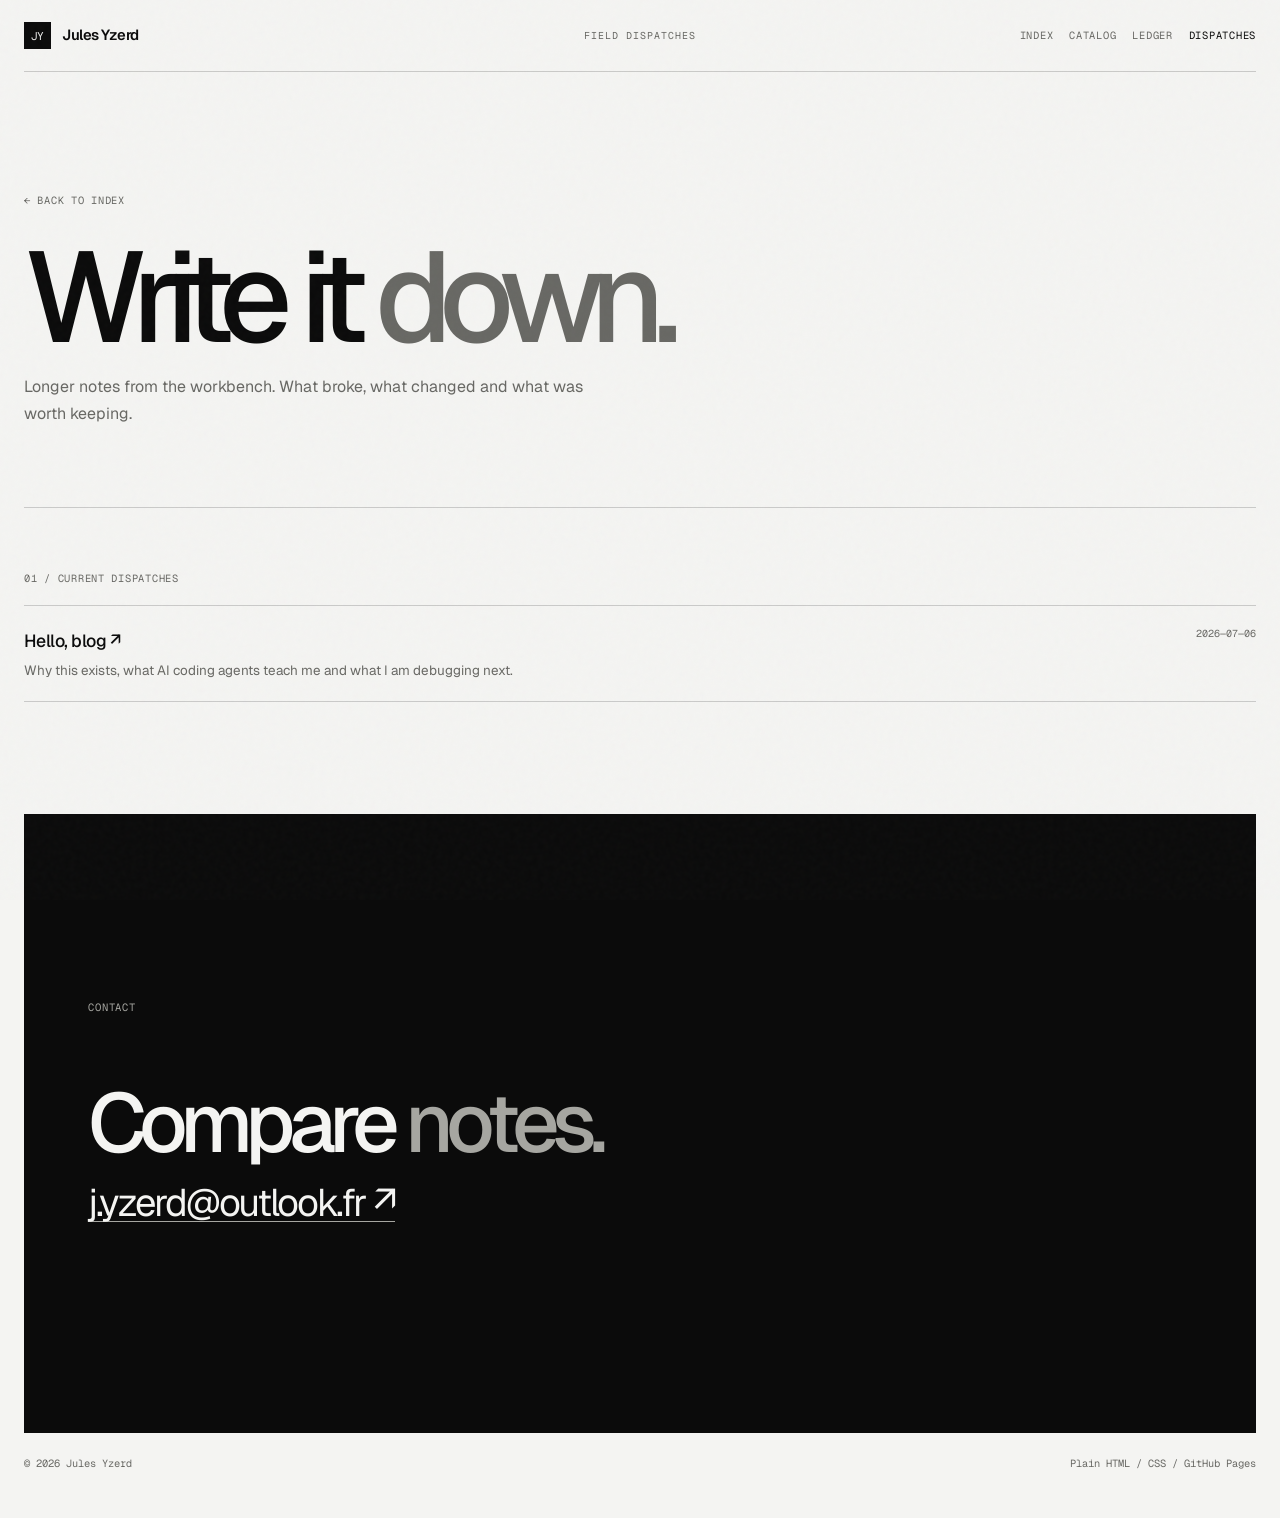
==== commit 19794784: "rebuild monochrome portfolio experience" ====
--- a/blog.html
+++ b/blog.html
@@ -1,72 +1 @@
-<!DOCTYPE html>
-<html lang="fr">
-<head>
-  <meta charset="utf-8" />
-  <meta name="viewport" content="width=device-width, initial-scale=1" />
-  <title>Blog — Jules YZERD</title>
-  <meta name="description" content="Jules YZERD — Blog." />
-  <link rel="preconnect" href="https://fonts.googleapis.com" />
-  <link rel="preconnect" href="https://fonts.gstatic.com" crossorigin />
-  <link href="https://fonts.googleapis.com/css2?family=Geist:wght@400;500;600;700&family=Geist+Mono:wght@400;500;600&display=swap" rel="stylesheet" />
-  <link rel="icon" href="data:image/svg+xml,<svg xmlns='http://www.w3.org/2000/svg' viewBox='0 0 100 100'><text y='.9em' font-size='90'>🛰️</text></svg>">
-  <link rel="stylesheet" href="styles.css" />
-</head>
-<body>
-<div class="wrap">
-
-  <header>
-    <div class="name">Jules <em>Yzerd</em></div>
-    <div class="tagline">// student · building with AI agents · Bordeaux, FR</div>
-    <nav aria-label="Navigation">
-      <a href="index.html#about">about</a>
-      <a href="projects.html">projects</a>
-      <a href="opensource.html">open source</a>
-      <a href="blog.html" class="active">blog</a>
-      <a href="index.html#contact">contact</a>
-    </nav>
-  </header>
-
-  <main>
-
-    <section>
-      <a class="back-link" href="index.html">
-        <svg width="12" height="12" viewBox="0 0 16 16" fill="none" stroke="currentColor" stroke-width="1.5"><path d="M13 8H3M7 4L3 8l4 4"/></svg>
-        Back to portfolio
-      </a>
-      <div class="section-label">Blog</div>
-      <p class="prose" style="margin-bottom:0;">
-        Notes on what I'm building, learning, and shipping — longer form than the notes log.
-      </p>
-
-      <div class="row-list">
-        <a class="row" href="posts/hello-blog.html">
-          <div class="row-main">
-            <div class="row-title">Hello, blog <span class="row-title-arrow">→</span></div>
-            <div class="row-desc">First post — this section just went live. Expect write-ups on AI coding agents, the Mistral Vibe Hackathon prep, and whatever I'm debugging that week.</div>
-          </div>
-          <div class="row-meta">2026-07-06</div>
-        </a>
-      </div>
-    </section>
-
-    <section id="contact">
-      <div class="section-label">Contact</div>
-      <p class="contact-line">
-        <a href="mailto:j.yzerd@outlook.fr">j.yzerd@outlook.fr</a>
-      </p>
-      <p class="prose" style="margin-top:0.75rem;">Open to discussions about code, AI, and interesting projects.</p>
-    </section>
-
-  </main>
-
-  <footer>
-    <span>© <span id="y"></span> Jules YZERD</span>
-    <span>Built in HTML + CSS · Hosted on GitHub Pages</span>
-  </footer>
-
-</div>
-<script>
-  document.getElementById('y').textContent = new Date().getFullYear();
-</script>
-</body>
-</html>
+<!doctype html><html lang="en"><head><meta charset="utf-8"><meta name="viewport" content="width=device-width, initial-scale=1"><title>Dispatches — Jules Yzerd</title><meta name="description" content="Dispatches from the workbench of Jules Yzerd."><meta name="theme-color" content="#f4f4f2"><link rel="preconnect" href="https://fonts.googleapis.com"><link rel="preconnect" href="https://fonts.gstatic.com" crossorigin><link href="https://fonts.googleapis.com/css2?family=Geist+Mono:wght@400;500;600&family=Geist:wght@400;500;600;700&display=swap" rel="stylesheet"><link rel="stylesheet" href="styles.css"></head><body><a class="skip-link" href="#main">Skip to content</a><div class="frame"><header class="masthead"><a class="identity" href="index.html"><span class="identity-mark">JY</span><span>Jules Yzerd</span></a><div class="masthead-center">Field dispatches</div><nav class="masthead-nav"><a href="index.html">Index</a><a href="projects.html">Catalog</a><a href="opensource.html">Ledger</a><a class="active" href="blog.html">Dispatches</a></nav></header><main id="main"><section class="page-hero"><a class="back-link" href="index.html">← Back to index</a><h1>Write it <span>down.</span></h1><p>Longer notes from the workbench. What broke, what changed and what was worth keeping.</p></section><section class="archive"><div class="archive-label">01 / Current dispatches</div><div class="archive-list"><a class="archive-row" href="posts/hello-blog.html"><div><h2>Hello, blog ↗</h2><p>Why this exists, what AI coding agents teach me and what I am debugging next.</p></div><div class="archive-meta">2026—07—06</div></a></div></section><section class="open-channel"><div class="chapter-head"><div class="chapter-index">Contact</div><div><h2 class="chapter-title">Compare <span>notes.</span></h2><a class="email-link" href="mailto:j.yzerd@outlook.fr">j.yzerd@outlook.fr ↗</a></div></div></section></main><footer><span>© <span id="year"></span> Jules Yzerd</span><span>Plain HTML / CSS / GitHub Pages</span></footer></div><script>document.getElementById('year').textContent = new Date().getFullYear();</script></body></html>
--- a/styles.css
+++ b/styles.css
@@ -1,311 +1,164 @@
 :root {
-  --bg: #ffffff;
-  --fg: #1d1d1f;
-  --muted: #6e6e73;
-  --faint: #a1a1a6;
-  --line: rgba(0,0,0,0.09);
-  --accent: #0066ff;
-  --sans: 'Geist', -apple-system, BlinkMacSystemFont, 'Segoe UI', Helvetica, Arial, sans-serif;
-  --mono: 'Geist Mono', ui-monospace, 'SF Mono', Menlo, monospace;
-  --maxw: 680px;
+  --black: #0b0b0b;
+  --black-2: #171717;
+  --white: #f4f4f2;
+  --gray-1: #dededb;
+  --gray-2: #a6a6a1;
+  --gray-3: #686864;
+  --line: rgba(11,11,11,.18);
+  --line-light: rgba(244,244,242,.2);
+  --sans: 'Geist', -apple-system, BlinkMacSystemFont, 'Segoe UI', sans-serif;
+  --mono: 'Geist Mono', ui-monospace, SFMono-Regular, Menlo, monospace;
+  --max: 1280px;
 }
 
-*, *::before, *::after { box-sizing: border-box; margin: 0; padding: 0; }
+*, *::before, *::after { box-sizing: border-box; }
+html { scroll-behavior: smooth; background: var(--white); }
+body { margin: 0; background: var(--white); color: var(--black); font: 400 16px/1.55 var(--sans); -webkit-font-smoothing: antialiased; text-rendering: optimizeLegibility; }
+body::before { content: ''; position: fixed; inset: 0; z-index: 20; pointer-events: none; opacity: .025; background: url("data:image/svg+xml,%3Csvg xmlns='http://www.w3.org/2000/svg' viewBox='0 0 180 180'%3E%3Cfilter id='n'%3E%3CfeTurbulence type='fractalNoise' baseFrequency='.9' numOctaves='2' stitchTiles='stitch'/%3E%3C/filter%3E%3Crect width='100%25' height='100%25' filter='url(%23n)'/%3E%3C/svg%3E"); }
+a { color: inherit; text-decoration: none; }
+strong { font-weight: 600; }
+em { font-style: normal; }
+::selection { background: var(--black); color: var(--white); }
+:focus-visible { outline: 2px solid var(--black); outline-offset: 4px; }
+.skip-link { position: fixed; z-index: 30; top: -4rem; left: 1rem; padding: .6rem .8rem; background: var(--black); color: var(--white); font: .72rem var(--mono); }
+.skip-link:focus { top: 1rem; }
+.frame { width: min(var(--max), calc(100% - 3rem)); margin: 0 auto; }
 
-html { scroll-behavior: smooth; }
+.masthead { position: sticky; top: 0; z-index: 10; display: grid; grid-template-columns: 1fr auto 1fr; align-items: center; min-height: 72px; border-bottom: 1px solid var(--line); background: rgba(244,244,242,.9); backdrop-filter: blur(14px); }
+.identity { display: inline-flex; align-items: center; gap: .7rem; font-size: .92rem; font-weight: 600; letter-spacing: -.035em; }
+.identity-mark { display: grid; place-items: center; width: 27px; height: 27px; background: var(--black); color: var(--white); font: .7rem var(--mono); }
+.identity-note { color: var(--gray-3); font: .62rem var(--mono); letter-spacing: .04em; }
+.masthead-center { color: var(--gray-3); font: .62rem var(--mono); letter-spacing: .1em; text-transform: uppercase; }
+.masthead-nav { display: flex; justify-content: flex-end; gap: 1rem; font: .65rem var(--mono); letter-spacing: .07em; text-transform: uppercase; }
+.masthead-nav a { color: var(--gray-3); transition: color .2s ease; }
+.masthead-nav a:hover, .masthead-nav a.active { color: var(--black); }
 
-body {
-  font-family: var(--sans);
-  background: var(--bg);
-  color: var(--fg);
-  font-size: 16px;
-  line-height: 1.6;
-  font-weight: 400;
-  padding: 0 1.5rem;
-  -webkit-font-smoothing: antialiased;
-  text-rendering: optimizeLegibility;
-}
+.hero-new { display: grid; grid-template-columns: 1fr 240px; min-height: calc(100dvh - 72px); background: var(--black); color: var(--white); }
+.hero-copy { display: flex; flex-direction: column; justify-content: space-between; min-height: calc(100dvh - 72px); padding: clamp(2rem, 5vw, 5rem); }
+.hero-kicker { display: flex; align-items: center; gap: .7rem; color: var(--gray-2); font: .65rem var(--mono); letter-spacing: .1em; text-transform: uppercase; }
+.hero-kicker::before { content: ''; width: 26px; height: 1px; background: var(--gray-2); }
+.hero-title { max-width: 920px; margin: auto 0; font-size: clamp(4rem, 10vw, 10.5rem); line-height: .83; letter-spacing: -.095em; font-weight: 500; text-wrap: balance; }
+.hero-title span { display: block; color: var(--gray-2); }
+.hero-bottom { display: flex; justify-content: space-between; align-items: end; gap: 2rem; color: var(--gray-2); font-size: .86rem; }
+.hero-bottom p { max-width: 360px; margin: 0; line-height: 1.6; }
+.hero-scroll { font: .63rem var(--mono); letter-spacing: .08em; text-transform: uppercase; writing-mode: vertical-rl; transform: rotate(180deg); }
+.hero-rail { display: flex; flex-direction: column; justify-content: space-between; padding: 1.2rem; border-left: 1px solid var(--line-light); color: var(--gray-2); font: .62rem var(--mono); letter-spacing: .06em; text-transform: uppercase; }
+.rail-map { position: relative; flex: 1; margin: 2rem 0; border-left: 1px solid var(--line-light); }
+.rail-map::before, .rail-map::after { content: ''; position: absolute; left: -4px; width: 7px; height: 7px; border: 1px solid var(--white); background: var(--black); }
+.rail-map::before { top: 12%; }
+.rail-map::after { bottom: 8%; background: var(--white); }
+.rail-line { position: absolute; top: 15%; bottom: 11%; left: -1px; width: 1px; background: linear-gradient(var(--white), transparent 42%, var(--white)); }
 
-a { color: inherit; text-decoration: none; }
+.chapter { padding: clamp(5rem, 11vw, 10rem) 0; border-bottom: 1px solid var(--line); }
+.chapter-head { display: grid; grid-template-columns: 180px minmax(0, 1fr); gap: 3rem; margin-bottom: 3.5rem; }
+.chapter-index { color: var(--gray-3); font: .66rem var(--mono); letter-spacing: .08em; text-transform: uppercase; }
+.chapter-title { max-width: 850px; margin: 0; font-size: clamp(2.6rem, 6.5vw, 7rem); line-height: .88; letter-spacing: -.085em; font-weight: 500; text-wrap: balance; }
+.chapter-title span { color: var(--gray-3); }
+.chapter-intro { max-width: 560px; margin: 1.5rem 0 0; color: var(--gray-3); font-size: 1rem; line-height: 1.7; }
 
-strong { font-weight: 600; }
+.workbench { display: grid; grid-template-columns: repeat(3, 1fr); border-top: 1px solid var(--line); border-left: 1px solid var(--line); }
+.bench-item { min-height: 290px; padding: 1.4rem; border-right: 1px solid var(--line); border-bottom: 1px solid var(--line); transition: background .3s ease, color .3s ease; }
+.bench-item:hover { background: var(--black); color: var(--white); }
+.bench-number { display: block; color: var(--gray-3); font: .66rem var(--mono); }
+.bench-item:hover .bench-number, .bench-item:hover .bench-copy { color: var(--gray-2); }
+.bench-title { margin: 5rem 0 1.2rem; font-size: clamp(1.4rem, 2.5vw, 2.3rem); letter-spacing: -.06em; }
+.bench-copy { max-width: 28ch; margin: 0; color: var(--gray-3); font-size: .86rem; line-height: 1.55; }
 
-em { font-style: normal; }
+.now-layout { display: grid; grid-template-columns: minmax(0, 1.4fr) minmax(230px, .6fr); gap: clamp(2rem, 8vw, 9rem); align-items: start; }
+.now-list { border-top: 1px solid var(--line); }
+.now-row { display: grid; grid-template-columns: 120px minmax(0, 1fr) auto; gap: 1.5rem; align-items: baseline; padding: 1.25rem 0; border-bottom: 1px solid var(--line); }
+.now-label, .now-meta { color: var(--gray-3); font: .65rem var(--mono); letter-spacing: .06em; text-transform: uppercase; }
+.now-row p { margin: 0; font-size: 1.1rem; letter-spacing: -.025em; }
+.now-side { padding-top: 1.2rem; border-top: 3px solid var(--black); }
+.now-side strong { display: block; margin-bottom: .75rem; font-size: 2rem; letter-spacing: -.07em; }
+.now-side p { margin: 0; color: var(--gray-3); font-size: .86rem; line-height: 1.65; }
 
-::selection { background: var(--accent); color: #fff; }
+.catalog { background: var(--black); color: var(--white); }
+.catalog .chapter-index { color: var(--gray-2); }
+.catalog .chapter-title span, .catalog .chapter-intro { color: var(--gray-2); }
+.catalog-grid { display: grid; grid-template-columns: 1.25fr .75fr .75fr; grid-auto-rows: minmax(190px, auto); gap: 1px; background: var(--line-light); }
+.specimen { position: relative; display: flex; flex-direction: column; justify-content: space-between; min-height: 220px; padding: 1.3rem; background: var(--black); overflow: hidden; transition: background .3s ease, color .3s ease; }
+.specimen:nth-child(1) { grid-row: span 2; min-height: 440px; }
+.specimen:nth-child(4) { grid-column: span 1; }
+.specimen:hover { background: var(--white); color: var(--black); }
+.specimen-top, .specimen-foot { display: flex; justify-content: space-between; gap: 1rem; font: .63rem var(--mono); letter-spacing: .06em; text-transform: uppercase; }
+.specimen-top { color: var(--gray-2); }
+.specimen:hover .specimen-top, .specimen:hover .specimen-foot { color: var(--gray-3); }
+.specimen h3 { margin: 1.5rem 0 .5rem; font-size: clamp(1.4rem, 3vw, 3.1rem); line-height: .9; letter-spacing: -.07em; font-weight: 500; }
+.specimen p { max-width: 36ch; margin: 0; color: var(--gray-2); font-size: .84rem; line-height: 1.55; }
+.specimen:hover p { color: var(--gray-3); }
 
-/* ─── LAYOUT ─── */
-.wrap {
-  max-width: var(--maxw);
-  margin: 0 auto;
-}
+.ledger-layout { display: grid; grid-template-columns: minmax(220px, .36fr) minmax(0, 1fr); gap: clamp(2rem, 5vw, 5rem); align-items: start; }
+.ledger-number { display: block; max-width: 100%; overflow: visible; white-space: nowrap; font-size: clamp(4.5rem, 9vw, 9rem); line-height: .75; letter-spacing: -.1em; font-weight: 500; }
+.ledger-caption { margin-top: 1.2rem; color: var(--gray-3); font: .65rem var(--mono); line-height: 1.5; text-transform: uppercase; }
+.ledger-list { border-top: 1px solid var(--line); }
+.ledger-row { display: grid; grid-template-columns: 100px minmax(0, 1fr) 90px; gap: 1.5rem; padding: 1.25rem 0; border-bottom: 1px solid var(--line); }
+.ledger-row time, .ledger-row small { color: var(--gray-3); font: .65rem var(--mono); letter-spacing: .04em; text-transform: uppercase; }
+.ledger-row p { margin: 0; font-size: 1rem; letter-spacing: -.02em; }
 
-/* ─── HEADER ─── */
-header {
-  padding: 5rem 0 3rem;
-  opacity: 0;
-  transform: translateY(-6px);
-  animation: rise 0.6s cubic-bezier(.16,1,.3,1) forwards;
-}
+.dispatch { display: grid; grid-template-columns: 180px minmax(0, 1fr); gap: 3rem; }
+.dispatch blockquote { max-width: 760px; margin: 0; font-size: clamp(2rem, 4.5vw, 5rem); line-height: .95; letter-spacing: -.075em; }
+.dispatch cite { display: block; margin-top: 2rem; color: var(--gray-3); font: .65rem var(--mono); font-style: normal; letter-spacing: .06em; text-transform: uppercase; }
 
-.name {
-  font-size: clamp(1.9rem, 6vw, 2.4rem);
-  font-weight: 600;
-  letter-spacing: -0.03em;
-  line-height: 1.05;
-}
+.open-channel { padding: clamp(5rem, 12vw, 11rem) 0; background: var(--black); color: var(--white); }
+.open-channel .chapter-index, .open-channel .chapter-intro { color: var(--gray-2); }
+.open-channel .chapter-title span { color: var(--gray-2); }
+.channel-layout { display: flex; justify-content: space-between; gap: 3rem; align-items: end; }
+.email-link { display: inline-block; margin-top: 2rem; border-bottom: 1px solid var(--gray-2); font-size: clamp(1.4rem, 3vw, 3rem); line-height: 1; letter-spacing: -.06em; transition: color .2s ease, border-color .2s ease; }
+.email-link:hover { color: var(--gray-2); border-color: var(--white); }
+.channel-links { display: grid; gap: .75rem; font: .65rem var(--mono); letter-spacing: .07em; text-align: right; text-transform: uppercase; }
+.channel-links a { color: var(--gray-2); transition: color .2s ease, transform .2s ease; }
+.channel-links a:hover { color: var(--white); transform: translateX(-4px); }
 
-.name em {
-  font-weight: 400;
-  color: var(--faint);
-}
+#now .chapter-head, #ledger .chapter-head { grid-template-columns: 1fr; }
+#method .chapter-head { grid-template-columns: 1fr; padding-left: 0; margin-left: -.1rem; }
+#catalog .chapter-head { position: relative; grid-template-columns: 1fr; padding-top: 1.9rem; padding-left: 2rem; }
+#catalog .chapter-index { position: static; margin-bottom: 1.5rem; }
+.catalog-grid { grid-auto-flow: dense; }
+.open-channel .chapter-head { position: relative; grid-template-columns: 1fr; padding-top: 2rem; padding-left: clamp(2rem, 5vw, 6rem); }
+.open-channel .chapter-index { position: static; margin-bottom: 1.5rem; }
+.open-channel .chapter-head > div:last-child { max-width: 900px; margin-left: 0; }
+.open-channel .email-link { margin-top: 1.5rem; }
+.catalog > .back-link { display: inline-block; margin-left: clamp(2rem, 8vw, 9rem); }
+.open-channel .channel-layout { display: block; padding-left: clamp(2rem, 5vw, 6rem); }
+.open-channel .channel-links { margin-top: 2.5rem; text-align: left; }
 
-.tagline {
-  font-family: var(--mono);
-  font-size: 0.78rem;
-  color: var(--muted);
-  margin-top: 0.65rem;
-  letter-spacing: -0.01em;
-}
+footer { display: flex; justify-content: space-between; gap: 1rem; padding: 1.5rem 0 3rem; color: var(--gray-3); font: .65rem var(--mono); }
 
-nav {
-  display: flex;
-  flex-wrap: wrap;
-  gap: 0 1.5rem;
-  margin-top: 2rem;
-  padding-top: 1.5rem;
-  border-top: 1px solid var(--line);
-}
+.page-hero { padding: clamp(4rem, 9vw, 8rem) 0 4rem; border-bottom: 1px solid var(--line); }
+.page-hero h1 { max-width: 900px; margin: 2rem 0 1.4rem; font-size: clamp(4rem, 10vw, 10rem); line-height: .83; letter-spacing: -.095em; font-weight: 500; }
+.page-hero h1 span { color: var(--gray-3); }
+.page-hero p { max-width: 560px; color: var(--gray-3); font-size: 1rem; line-height: 1.7; }
+.back-link { color: var(--gray-3); font: .65rem var(--mono); letter-spacing: .07em; text-transform: uppercase; }
+.back-link:hover { color: var(--black); }
+.archive { padding: 4rem 0 7rem; }
+.archive-label { margin-bottom: 1.25rem; color: var(--gray-3); font: .65rem var(--mono); letter-spacing: .07em; text-transform: uppercase; }
+.archive-list { border-top: 1px solid var(--line); }
+.archive-row { display: grid; grid-template-columns: minmax(0, 1fr) 110px; gap: 2rem; padding: 1.3rem 0; border-bottom: 1px solid var(--line); transition: padding .2s ease, background .2s ease; }
+.archive-row:hover { padding-right: .75rem; padding-left: .75rem; background: var(--gray-1); }
+.archive-row h2 { margin: 0 0 .35rem; font-size: 1.1rem; font-weight: 500; letter-spacing: -.03em; }
+.archive-row p { max-width: 65ch; margin: 0; color: var(--gray-3); font-size: .84rem; line-height: 1.55; }
+.archive-meta { color: var(--gray-3); font: .63rem var(--mono); text-align: right; text-transform: uppercase; }
+.article { max-width: 760px; padding: clamp(4rem, 10vw, 8rem) 0 7rem; }
+.article-date { color: var(--gray-3); font: .65rem var(--mono); letter-spacing: .07em; text-transform: uppercase; }
+.article h1 { margin: 1.5rem 0 3rem; font-size: clamp(4rem, 9vw, 8rem); line-height: .82; letter-spacing: -.095em; font-weight: 500; }
+.article-body p { margin: 0 0 1.4rem; color: var(--gray-3); font-size: 1.08rem; line-height: 1.8; }
+.article-body p:first-child { color: var(--black); font-size: 1.3rem; }
 
-nav a {
-  font-size: 0.875rem;
-  color: var(--muted);
-  letter-spacing: -0.01em;
-  transition: color 0.15s ease;
-}
-nav a:hover { color: var(--fg); }
-nav a.active { color: var(--fg); font-weight: 500; }
+.cv-page { display: grid; min-height: 100dvh; place-items: center; padding: 1.5rem; background: var(--white); }
+.cv-modal { width: min(100%, 520px); padding: 2rem; border: 1px solid var(--line); }
+.cv-icon { color: var(--black); font: 2rem var(--mono); }
+.cv-modal h1 { margin: 1rem 0 .3rem; font-size: 2.5rem; letter-spacing: -.07em; }
+.cv-sub, .cv-note { color: var(--gray-3); font: .68rem var(--mono); }
+.cv-actions { display: grid; gap: .7rem; margin-top: 2rem; }
+.cv-page .button { justify-content: center; }
+.cv-page .button-primary { background: var(--black); color: var(--white); }
 
-/* ─── SECTIONS ─── */
-section {
-  padding: 3.25rem 0;
-  border-top: 1px solid var(--line);
-  opacity: 0;
-  transform: translateY(10px);
-  animation: rise 0.55s cubic-bezier(.16,1,.3,1) forwards;
-}
-header + section { border-top: none; }
-section:nth-of-type(1) { animation-delay: 0.08s; }
-section:nth-of-type(2) { animation-delay: 0.14s; }
-section:nth-of-type(3) { animation-delay: 0.20s; }
-section:nth-of-type(4) { animation-delay: 0.26s; }
-section:nth-of-type(5) { animation-delay: 0.32s; }
-section:nth-of-type(6) { animation-delay: 0.38s; }
-
-.section-label {
-  font-family: var(--mono);
-  font-size: 0.72rem;
-  color: var(--faint);
-  letter-spacing: 0.02em;
-  margin-bottom: 1.5rem;
-}
-
-/* ─── BACK LINK (subpages) ─── */
-.back-link {
-  display: inline-flex;
-  align-items: center;
-  gap: 6px;
-  font-size: 0.85rem;
-  color: var(--muted);
-  margin-bottom: 2.25rem;
-  transition: color 0.15s ease;
-}
-.back-link:hover { color: var(--fg); }
-
-/* ─── PROSE ─── */
-.lede {
-  font-size: 1.2rem;
-  font-weight: 400;
-  line-height: 1.6;
-  letter-spacing: -0.01em;
-  max-width: 540px;
-  color: var(--fg);
-}
-
-.prose {
-  font-size: 0.95rem;
-  line-height: 1.7;
-  color: var(--muted);
-  max-width: 540px;
-}
-.prose + .prose { margin-top: 1rem; }
-.prose strong { color: var(--fg); font-weight: 600; }
-
-/* ─── LINK ROW (about links) ─── */
-.link-row {
-  display: flex;
-  flex-wrap: wrap;
-  gap: 0.5rem 1.25rem;
-  margin-top: 1.75rem;
-  font-size: 0.85rem;
-}
-.link-row a {
-  color: var(--muted);
-  border-bottom: 1px solid var(--line);
-  padding-bottom: 1px;
-  transition: color 0.15s ease, border-color 0.15s ease;
-}
-.link-row a:hover { color: var(--accent); border-color: var(--accent); }
-
-/* ─── STAT LINE ─── */
-.stat-line {
-  font-size: 0.85rem;
-  color: var(--muted);
-  margin-top: 1.75rem;
-}
-.stat-line strong { color: var(--fg); font-weight: 600; }
-
-/* ─── ROW LIST (projects / open source / blog / notes, unified) ─── */
-.row-list {
-  display: flex;
-  flex-direction: column;
-  margin-top: 2rem;
-}
-
-.row {
-  display: flex;
-  justify-content: space-between;
-  align-items: baseline;
-  gap: 1.5rem;
-  padding: 1.1rem 0;
-  border-bottom: 1px solid var(--line);
-  transition: opacity 0.15s ease;
-}
-.row-list > .row:first-child { border-top: 1px solid var(--line); }
-a.row:hover { opacity: 0.6; }
-
-.row-main { flex: 1; min-width: 0; }
-
-.row-title {
-  font-size: 0.98rem;
-  font-weight: 500;
-  letter-spacing: -0.01em;
-  display: flex;
-  align-items: baseline;
-  gap: 0.5rem;
-}
-
-.row-title-arrow {
-  font-size: 0.85rem;
-  color: var(--faint);
-  transition: transform 0.15s ease;
-  display: inline-block;
-}
-a.row:hover .row-title-arrow { transform: translateX(2px); }
-
-.row-desc {
-  font-size: 0.85rem;
-  color: var(--muted);
-  line-height: 1.55;
-  margin-top: 0.3rem;
-  max-width: 460px;
-}
-
-.row-meta {
-  font-family: var(--mono);
-  font-size: 0.72rem;
-  color: var(--faint);
-  white-space: nowrap;
-  flex-shrink: 0;
-  text-align: right;
-  padding-top: 0.15rem;
-}
-.row-meta.merged { color: #1a8a4a; }
-
-/* ─── SEE MORE ─── */
-.btn-more {
-  display: inline-flex;
-  align-items: center;
-  gap: 6px;
-  font-size: 0.85rem;
-  font-weight: 500;
-  margin-top: 1.75rem;
-  color: var(--fg);
-  transition: gap 0.15s ease, color 0.15s ease;
-}
-.btn-more:hover {
-  color: var(--accent);
-  gap: 9px;
-}
-.btn-more svg { transition: transform 0.15s ease; flex-shrink: 0; }
-.btn-more:hover svg { transform: translateX(2px); }
-
-/* ─── POST ─── */
-.post-header {
-  margin-bottom: 2.5rem;
-}
-
-.post-date {
-  font-family: var(--mono);
-  font-size: 0.78rem;
-  color: var(--faint);
-}
-
-.post-title {
-  font-size: clamp(1.7rem, 5vw, 2.25rem);
-  font-weight: 600;
-  letter-spacing: -0.03em;
-  line-height: 1.15;
-  margin-top: 0.6rem;
-}
-
-.post-body p {
-  font-size: 1.02rem;
-  line-height: 1.85;
-  max-width: 560px;
-  margin-bottom: 1.3rem;
-  color: var(--fg);
-}
-.post-body p:last-child { margin-bottom: 0; }
-.post-body strong { font-weight: 600; }
-.post-body a { border-bottom: 1px solid var(--line); }
-.post-body a:hover { color: var(--accent); border-color: var(--accent); }
-
-/* ─── CONTACT ─── */
-.contact-line {
-  font-size: 1.3rem;
-  font-weight: 500;
-  letter-spacing: -0.02em;
-}
-.contact-line a {
-  border-bottom: 1px solid var(--line);
-  transition: color 0.15s ease, border-color 0.15s ease;
-}
-.contact-line a:hover { color: var(--accent); border-color: var(--accent); }
-
-/* ─── FOOTER ─── */
-footer {
-  border-top: 1px solid var(--line);
-  padding: 1.75rem 0 3.5rem;
-  font-size: 0.78rem;
-  color: var(--faint);
-  display: flex;
-  justify-content: space-between;
-  gap: 1rem;
-  flex-wrap: wrap;
-}
-
-/* ─── ANIMATIONS ─── */
-@keyframes rise {
-  to { opacity: 1; transform: translateY(0); }
-}
-
-@media (prefers-reduced-motion: reduce) {
-  header, section { animation: none; opacity: 1; transform: none; }
-}
-
-@media (max-width: 480px) {
-  .row { flex-direction: column; gap: 0.3rem; }
-  .row-meta { text-align: left; }
-  nav { gap: 0 1.1rem; }
-}
+.reveal { opacity: 0; transform: translateY(26px); transition: opacity .8s cubic-bezier(.16,1,.3,1), transform .8s cubic-bezier(.16,1,.3,1); }
+.reveal.is-visible { opacity: 1; transform: translateY(0); }
+.delay-1 { transition-delay: .08s; }
+.delay-2 { transition-delay: .16s; }
+@media (prefers-reduced-motion: reduce) { *, *::before, *::after { scroll-behavior: auto !important; animation-duration: .01ms !important; transition-duration: .01ms !important; } }
+@media (max-width: 820px) { .masthead { grid-template-columns: 1fr auto; } .masthead-center { display: none; } .hero-new { grid-template-columns: 1fr; } .hero-copy { min-height: 72dvh; } .hero-rail { display: none; } .chapter-head, .ledger-layout, .dispatch { grid-template-columns: 1fr; gap: 1.5rem; } .chapter-head { margin-bottom: 2.5rem; } .workbench { grid-template-columns: 1fr; } .bench-item { min-height: 220px; } .bench-title { margin-top: 3rem; } .now-layout { grid-template-columns: 1fr; gap: 3rem; } .catalog-grid { grid-template-columns: 1fr 1fr; } #method .chapter-head, #catalog .chapter-head { padding-left: 0; margin-left: 0; } #catalog .chapter-index { left: 0; } .specimen:nth-child(1) { grid-row: span 1; min-height: 300px; } .specimen:nth-child(4) { grid-column: span 1; } .open-channel .chapter-index { right: auto; left: 0; } .open-channel .chapter-head > div:last-child, .open-channel .channel-layout { margin-left: 0; padding-left: 0; } .open-channel .channel-layout { display: flex; align-items: start; flex-direction: column; } .channel-links { text-align: left; } }
+@media (max-width: 560px) { .frame { width: min(var(--max), calc(100% - 2rem)); } .masthead { padding: 1rem 0; align-items: start; } .masthead-nav { flex-wrap: wrap; justify-content: flex-end; gap: .5rem .75rem; } .identity-note { display: none; } .hero-title { font-size: clamp(4rem, 18vw, 6.5rem); } .hero-copy { padding: 1.5rem; } .hero-bottom { align-items: start; flex-direction: column; } .hero-scroll { writing-mode: initial; transform: none; } .catalog-grid { grid-template-columns: 1fr; } .specimen:nth-child(1), .specimen:nth-child(4) { grid-column: auto; min-height: 260px; } .now-row { grid-template-columns: 1fr; gap: .35rem; } .now-meta { text-align: left; } .ledger-row { grid-template-columns: 1fr; gap: .35rem; } .ledger-row small { text-align: left; } .archive-row { grid-template-columns: 1fr; gap: .4rem; } .archive-meta { text-align: left; } footer { flex-direction: column; } }
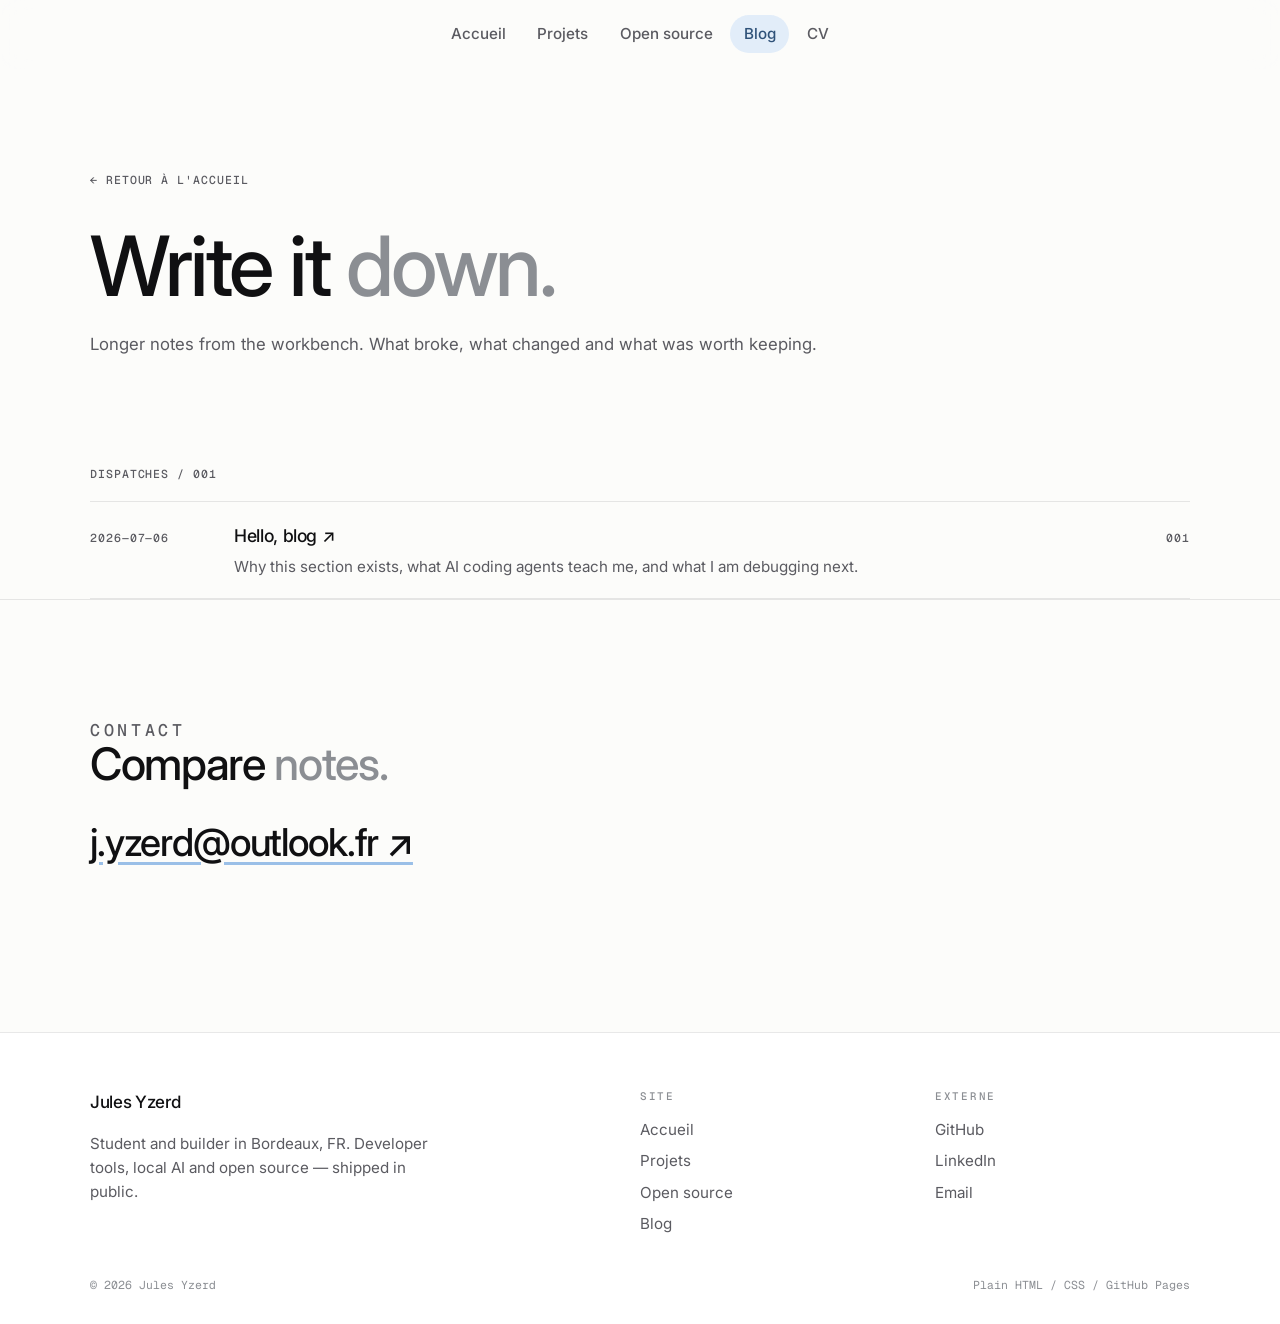
==== commit a49ed79b: "Rebuild portfolio on labo design language Light editorial theme, Inter + Geist Mono, centered hero, " ====
--- a/blog.html
+++ b/blog.html
@@ -1 +1,91 @@
-<!doctype html><html lang="en"><head><meta charset="utf-8"><meta name="viewport" content="width=device-width, initial-scale=1"><title>Dispatches — Jules Yzerd</title><meta name="description" content="Dispatches from the workbench of Jules Yzerd."><meta name="theme-color" content="#f4f4f2"><link rel="preconnect" href="https://fonts.googleapis.com"><link rel="preconnect" href="https://fonts.gstatic.com" crossorigin><link href="https://fonts.googleapis.com/css2?family=Geist+Mono:wght@400;500;600&family=Geist:wght@400;500;600;700&display=swap" rel="stylesheet"><link rel="stylesheet" href="styles.css"></head><body><a class="skip-link" href="#main">Skip to content</a><div class="frame"><header class="masthead"><a class="identity" href="index.html"><span class="identity-mark">JY</span><span>Jules Yzerd</span></a><div class="masthead-center">Field dispatches</div><nav class="masthead-nav"><a href="index.html">Index</a><a href="projects.html">Catalog</a><a href="opensource.html">Ledger</a><a class="active" href="blog.html">Dispatches</a></nav></header><main id="main"><section class="page-hero"><a class="back-link" href="index.html">← Back to index</a><h1>Write it <span>down.</span></h1><p>Longer notes from the workbench. What broke, what changed and what was worth keeping.</p></section><section class="archive"><div class="archive-label">01 / Current dispatches</div><div class="archive-list"><a class="archive-row" href="posts/hello-blog.html"><div><h2>Hello, blog ↗</h2><p>Why this exists, what AI coding agents teach me and what I am debugging next.</p></div><div class="archive-meta">2026—07—06</div></a></div></section><section class="open-channel"><div class="chapter-head"><div class="chapter-index">Contact</div><div><h2 class="chapter-title">Compare <span>notes.</span></h2><a class="email-link" href="mailto:j.yzerd@outlook.fr">j.yzerd@outlook.fr ↗</a></div></div></section></main><footer><span>© <span id="year"></span> Jules Yzerd</span><span>Plain HTML / CSS / GitHub Pages</span></footer></div><script>document.getElementById('year').textContent = new Date().getFullYear();</script></body></html>
+<!doctype html>
+<html lang="fr">
+<head>
+  <meta charset="utf-8">
+  <meta name="viewport" content="width=device-width, initial-scale=1">
+  <title>Blog — Jules Yzerd</title>
+  <meta name="description" content="Notes from the workbench of Jules Yzerd.">
+  <meta name="theme-color" content="#fcfcfa">
+  <link rel="preconnect" href="https://fonts.googleapis.com">
+  <link rel="preconnect" href="https://fonts.gstatic.com" crossorigin>
+  <link href="https://fonts.googleapis.com/css2?family=Inter:wght@400;500;600;700&family=Geist+Mono:wght@400;500&display=swap" rel="stylesheet">
+  <link rel="stylesheet" href="styles.css">
+</head>
+<body>
+  <a class="skip" href="#main">Aller au contenu</a>
+  <header class="site-header">
+    <div class="wrap bar">
+      <nav aria-label="Navigation principale">
+        <ul>
+          <li><a href="index.html">Accueil</a></li>
+          <li><a href="projects.html">Projets</a></li>
+          <li><a href="opensource.html">Open source</a></li>
+          <li><a class="active" href="blog.html">Blog</a></li>
+          <li><a href="cv.html">CV</a></li>
+        </ul>
+      </nav>
+    </div>
+  </header>
+  <main id="main">
+    <section class="wrap page-hero">
+      <a class="back-link" href="index.html">← Retour à l'accueil</a>
+      <h1>Write it <span class="dim">down.</span></h1>
+      <p>Longer notes from the workbench. What broke, what changed and what was worth keeping.</p>
+    </section>
+    <div class="wrap archive-block">
+      <p class="archive-label">Dispatches / 001</p>
+      <ul class="row-list">
+        <a class="row-item" href="posts/hello-blog.html">
+          <span class="row-label">2026—07—06</span>
+          <div>
+            <h3>Hello, blog ↗</h3>
+            <p>Why this section exists, what AI coding agents teach me, and what I am debugging next.</p>
+          </div>
+          <span class="row-meta">001</span>
+        </a>
+      </ul>
+    </div>
+    <section class="section">
+      <div class="wrap">
+        <div class="section-head">
+          <p class="eyebrow">Contact</p>
+          <h2>Compare <span class="dim">notes.</span></h2>
+          <a class="email-link" href="mailto:j.yzerd@outlook.fr">j.yzerd@outlook.fr ↗</a>
+        </div>
+      </div>
+    </section>
+  </main>
+  <footer class="site-footer">
+    <div class="wrap footer-grid">
+      <div>
+        <span class="footer-name">Jules Yzerd</span>
+        <p class="footer-note">Student and builder in Bordeaux, FR. Developer tools, local AI and open source — shipped in public.</p>
+      </div>
+      <div class="footer-col">
+        <p class="col-title">Site</p>
+        <a href="index.html">Accueil</a>
+        <a href="projects.html">Projets</a>
+        <a href="opensource.html">Open source</a>
+        <a href="blog.html">Blog</a>
+      </div>
+      <div class="footer-col">
+        <p class="col-title">Externe</p>
+        <a href="https://github.com/AZERDSQ131" target="_blank" rel="noopener">GitHub</a>
+        <a href="https://www.linkedin.com/in/jules-yzerd-55131a346/" target="_blank" rel="noopener">LinkedIn</a>
+        <a href="mailto:j.yzerd@outlook.fr">Email</a>
+      </div>
+    </div>
+    <div class="wrap footer-base">
+      <span>© <span id="year"></span> Jules Yzerd</span>
+      <span>Plain HTML / CSS / GitHub Pages</span>
+    </div>
+  </footer>
+  <script>
+    document.getElementById('year').textContent = new Date().getFullYear();
+    const header = document.querySelector('.site-header');
+    const onScroll = () => header.classList.toggle('is-scrolled', window.scrollY > 8);
+    window.addEventListener('scroll', onScroll, { passive: true });
+    onScroll();
+  </script>
+</body>
+</html>
--- a/styles.css
+++ b/styles.css
@@ -1,164 +1,494 @@
 :root {
-  --black: #0b0b0b;
-  --black-2: #171717;
-  --white: #f4f4f2;
-  --gray-1: #dededb;
-  --gray-2: #a6a6a1;
-  --gray-3: #686864;
-  --line: rgba(11,11,11,.18);
-  --line-light: rgba(244,244,242,.2);
-  --sans: 'Geist', -apple-system, BlinkMacSystemFont, 'Segoe UI', sans-serif;
-  --mono: 'Geist Mono', ui-monospace, SFMono-Regular, Menlo, monospace;
-  --max: 1280px;
+  --bg: #fcfcfa;
+  --surface: #ffffff;
+  --surface-2: #f4f4f0;
+  --ink: #101012;
+  --muted: #5b5b61;
+  --line: rgb(0 0 0 / .09);
+  --line-strong: rgb(0 0 0 / .22);
+  --c-blue: #4b8fd9;
+  --c-green: #b4d9a8;
+  --c-orange: #e8966c;
+  --c-yellow: #edd56a;
+  --c-gray: #8b8e93;
+  --faint: var(--c-gray);
+  --c-blue-ink: color-mix(in srgb, var(--c-blue) 52%, var(--ink));
+  --c-green-ink: color-mix(in srgb, var(--c-green) 28%, var(--ink));
+  --c-orange-ink: color-mix(in srgb, var(--c-orange) 42%, var(--ink));
+  --c-yellow-ink: color-mix(in srgb, var(--c-yellow) 32%, var(--ink));
+  --accent: var(--c-blue-ink);
+  --radius-card: 14px;
+  --radius-menu: 18px;
+  --font-sans: "Inter", system-ui, -apple-system, "Segoe UI", sans-serif;
+  --font-mono: "Geist Mono", ui-monospace, "SF Mono", Menlo, monospace;
+  --wrap: 1180px;
+  --ease: cubic-bezier(.16, 1, .3, 1);
 }
 
 *, *::before, *::after { box-sizing: border-box; }
-html { scroll-behavior: smooth; background: var(--white); }
-body { margin: 0; background: var(--white); color: var(--black); font: 400 16px/1.55 var(--sans); -webkit-font-smoothing: antialiased; text-rendering: optimizeLegibility; }
-body::before { content: ''; position: fixed; inset: 0; z-index: 20; pointer-events: none; opacity: .025; background: url("data:image/svg+xml,%3Csvg xmlns='http://www.w3.org/2000/svg' viewBox='0 0 180 180'%3E%3Cfilter id='n'%3E%3CfeTurbulence type='fractalNoise' baseFrequency='.9' numOctaves='2' stitchTiles='stitch'/%3E%3C/filter%3E%3Crect width='100%25' height='100%25' filter='url(%23n)'/%3E%3C/svg%3E"); }
-a { color: inherit; text-decoration: none; }
-strong { font-weight: 600; }
-em { font-style: normal; }
-::selection { background: var(--black); color: var(--white); }
-:focus-visible { outline: 2px solid var(--black); outline-offset: 4px; }
-.skip-link { position: fixed; z-index: 30; top: -4rem; left: 1rem; padding: .6rem .8rem; background: var(--black); color: var(--white); font: .72rem var(--mono); }
-.skip-link:focus { top: 1rem; }
-.frame { width: min(var(--max), calc(100% - 3rem)); margin: 0 auto; }
-
-.masthead { position: sticky; top: 0; z-index: 10; display: grid; grid-template-columns: 1fr auto 1fr; align-items: center; min-height: 72px; border-bottom: 1px solid var(--line); background: rgba(244,244,242,.9); backdrop-filter: blur(14px); }
-.identity { display: inline-flex; align-items: center; gap: .7rem; font-size: .92rem; font-weight: 600; letter-spacing: -.035em; }
-.identity-mark { display: grid; place-items: center; width: 27px; height: 27px; background: var(--black); color: var(--white); font: .7rem var(--mono); }
-.identity-note { color: var(--gray-3); font: .62rem var(--mono); letter-spacing: .04em; }
-.masthead-center { color: var(--gray-3); font: .62rem var(--mono); letter-spacing: .1em; text-transform: uppercase; }
-.masthead-nav { display: flex; justify-content: flex-end; gap: 1rem; font: .65rem var(--mono); letter-spacing: .07em; text-transform: uppercase; }
-.masthead-nav a { color: var(--gray-3); transition: color .2s ease; }
-.masthead-nav a:hover, .masthead-nav a.active { color: var(--black); }
-
-.hero-new { display: grid; grid-template-columns: 1fr 240px; min-height: calc(100dvh - 72px); background: var(--black); color: var(--white); }
-.hero-copy { display: flex; flex-direction: column; justify-content: space-between; min-height: calc(100dvh - 72px); padding: clamp(2rem, 5vw, 5rem); }
-.hero-kicker { display: flex; align-items: center; gap: .7rem; color: var(--gray-2); font: .65rem var(--mono); letter-spacing: .1em; text-transform: uppercase; }
-.hero-kicker::before { content: ''; width: 26px; height: 1px; background: var(--gray-2); }
-.hero-title { max-width: 920px; margin: auto 0; font-size: clamp(4rem, 10vw, 10.5rem); line-height: .83; letter-spacing: -.095em; font-weight: 500; text-wrap: balance; }
-.hero-title span { display: block; color: var(--gray-2); }
-.hero-bottom { display: flex; justify-content: space-between; align-items: end; gap: 2rem; color: var(--gray-2); font-size: .86rem; }
-.hero-bottom p { max-width: 360px; margin: 0; line-height: 1.6; }
-.hero-scroll { font: .63rem var(--mono); letter-spacing: .08em; text-transform: uppercase; writing-mode: vertical-rl; transform: rotate(180deg); }
-.hero-rail { display: flex; flex-direction: column; justify-content: space-between; padding: 1.2rem; border-left: 1px solid var(--line-light); color: var(--gray-2); font: .62rem var(--mono); letter-spacing: .06em; text-transform: uppercase; }
-.rail-map { position: relative; flex: 1; margin: 2rem 0; border-left: 1px solid var(--line-light); }
-.rail-map::before, .rail-map::after { content: ''; position: absolute; left: -4px; width: 7px; height: 7px; border: 1px solid var(--white); background: var(--black); }
-.rail-map::before { top: 12%; }
-.rail-map::after { bottom: 8%; background: var(--white); }
-.rail-line { position: absolute; top: 15%; bottom: 11%; left: -1px; width: 1px; background: linear-gradient(var(--white), transparent 42%, var(--white)); }
-
-.chapter { padding: clamp(5rem, 11vw, 10rem) 0; border-bottom: 1px solid var(--line); }
-.chapter-head { display: grid; grid-template-columns: 180px minmax(0, 1fr); gap: 3rem; margin-bottom: 3.5rem; }
-.chapter-index { color: var(--gray-3); font: .66rem var(--mono); letter-spacing: .08em; text-transform: uppercase; }
-.chapter-title { max-width: 850px; margin: 0; font-size: clamp(2.6rem, 6.5vw, 7rem); line-height: .88; letter-spacing: -.085em; font-weight: 500; text-wrap: balance; }
-.chapter-title span { color: var(--gray-3); }
-.chapter-intro { max-width: 560px; margin: 1.5rem 0 0; color: var(--gray-3); font-size: 1rem; line-height: 1.7; }
-
-.workbench { display: grid; grid-template-columns: repeat(3, 1fr); border-top: 1px solid var(--line); border-left: 1px solid var(--line); }
-.bench-item { min-height: 290px; padding: 1.4rem; border-right: 1px solid var(--line); border-bottom: 1px solid var(--line); transition: background .3s ease, color .3s ease; }
-.bench-item:hover { background: var(--black); color: var(--white); }
-.bench-number { display: block; color: var(--gray-3); font: .66rem var(--mono); }
-.bench-item:hover .bench-number, .bench-item:hover .bench-copy { color: var(--gray-2); }
-.bench-title { margin: 5rem 0 1.2rem; font-size: clamp(1.4rem, 2.5vw, 2.3rem); letter-spacing: -.06em; }
-.bench-copy { max-width: 28ch; margin: 0; color: var(--gray-3); font-size: .86rem; line-height: 1.55; }
-
-.now-layout { display: grid; grid-template-columns: minmax(0, 1.4fr) minmax(230px, .6fr); gap: clamp(2rem, 8vw, 9rem); align-items: start; }
-.now-list { border-top: 1px solid var(--line); }
-.now-row { display: grid; grid-template-columns: 120px minmax(0, 1fr) auto; gap: 1.5rem; align-items: baseline; padding: 1.25rem 0; border-bottom: 1px solid var(--line); }
-.now-label, .now-meta { color: var(--gray-3); font: .65rem var(--mono); letter-spacing: .06em; text-transform: uppercase; }
-.now-row p { margin: 0; font-size: 1.1rem; letter-spacing: -.025em; }
-.now-side { padding-top: 1.2rem; border-top: 3px solid var(--black); }
-.now-side strong { display: block; margin-bottom: .75rem; font-size: 2rem; letter-spacing: -.07em; }
-.now-side p { margin: 0; color: var(--gray-3); font-size: .86rem; line-height: 1.65; }
-
-.catalog { background: var(--black); color: var(--white); }
-.catalog .chapter-index { color: var(--gray-2); }
-.catalog .chapter-title span, .catalog .chapter-intro { color: var(--gray-2); }
-.catalog-grid { display: grid; grid-template-columns: 1.25fr .75fr .75fr; grid-auto-rows: minmax(190px, auto); gap: 1px; background: var(--line-light); }
-.specimen { position: relative; display: flex; flex-direction: column; justify-content: space-between; min-height: 220px; padding: 1.3rem; background: var(--black); overflow: hidden; transition: background .3s ease, color .3s ease; }
-.specimen:nth-child(1) { grid-row: span 2; min-height: 440px; }
-.specimen:nth-child(4) { grid-column: span 1; }
-.specimen:hover { background: var(--white); color: var(--black); }
-.specimen-top, .specimen-foot { display: flex; justify-content: space-between; gap: 1rem; font: .63rem var(--mono); letter-spacing: .06em; text-transform: uppercase; }
-.specimen-top { color: var(--gray-2); }
-.specimen:hover .specimen-top, .specimen:hover .specimen-foot { color: var(--gray-3); }
-.specimen h3 { margin: 1.5rem 0 .5rem; font-size: clamp(1.4rem, 3vw, 3.1rem); line-height: .9; letter-spacing: -.07em; font-weight: 500; }
-.specimen p { max-width: 36ch; margin: 0; color: var(--gray-2); font-size: .84rem; line-height: 1.55; }
-.specimen:hover p { color: var(--gray-3); }
-
-.ledger-layout { display: grid; grid-template-columns: minmax(220px, .36fr) minmax(0, 1fr); gap: clamp(2rem, 5vw, 5rem); align-items: start; }
-.ledger-number { display: block; max-width: 100%; overflow: visible; white-space: nowrap; font-size: clamp(4.5rem, 9vw, 9rem); line-height: .75; letter-spacing: -.1em; font-weight: 500; }
-.ledger-caption { margin-top: 1.2rem; color: var(--gray-3); font: .65rem var(--mono); line-height: 1.5; text-transform: uppercase; }
-.ledger-list { border-top: 1px solid var(--line); }
-.ledger-row { display: grid; grid-template-columns: 100px minmax(0, 1fr) 90px; gap: 1.5rem; padding: 1.25rem 0; border-bottom: 1px solid var(--line); }
-.ledger-row time, .ledger-row small { color: var(--gray-3); font: .65rem var(--mono); letter-spacing: .04em; text-transform: uppercase; }
-.ledger-row p { margin: 0; font-size: 1rem; letter-spacing: -.02em; }
-
-.dispatch { display: grid; grid-template-columns: 180px minmax(0, 1fr); gap: 3rem; }
-.dispatch blockquote { max-width: 760px; margin: 0; font-size: clamp(2rem, 4.5vw, 5rem); line-height: .95; letter-spacing: -.075em; }
-.dispatch cite { display: block; margin-top: 2rem; color: var(--gray-3); font: .65rem var(--mono); font-style: normal; letter-spacing: .06em; text-transform: uppercase; }
-
-.open-channel { padding: clamp(5rem, 12vw, 11rem) 0; background: var(--black); color: var(--white); }
-.open-channel .chapter-index, .open-channel .chapter-intro { color: var(--gray-2); }
-.open-channel .chapter-title span { color: var(--gray-2); }
-.channel-layout { display: flex; justify-content: space-between; gap: 3rem; align-items: end; }
-.email-link { display: inline-block; margin-top: 2rem; border-bottom: 1px solid var(--gray-2); font-size: clamp(1.4rem, 3vw, 3rem); line-height: 1; letter-spacing: -.06em; transition: color .2s ease, border-color .2s ease; }
-.email-link:hover { color: var(--gray-2); border-color: var(--white); }
-.channel-links { display: grid; gap: .75rem; font: .65rem var(--mono); letter-spacing: .07em; text-align: right; text-transform: uppercase; }
-.channel-links a { color: var(--gray-2); transition: color .2s ease, transform .2s ease; }
-.channel-links a:hover { color: var(--white); transform: translateX(-4px); }
-
-#now .chapter-head, #ledger .chapter-head { grid-template-columns: 1fr; }
-#method .chapter-head { grid-template-columns: 1fr; padding-left: 0; margin-left: -.1rem; }
-#catalog .chapter-head { position: relative; grid-template-columns: 1fr; padding-top: 1.9rem; padding-left: 2rem; }
-#catalog .chapter-index { position: static; margin-bottom: 1.5rem; }
-.catalog-grid { grid-auto-flow: dense; }
-.open-channel .chapter-head { position: relative; grid-template-columns: 1fr; padding-top: 2rem; padding-left: clamp(2rem, 5vw, 6rem); }
-.open-channel .chapter-index { position: static; margin-bottom: 1.5rem; }
-.open-channel .chapter-head > div:last-child { max-width: 900px; margin-left: 0; }
-.open-channel .email-link { margin-top: 1.5rem; }
-.catalog > .back-link { display: inline-block; margin-left: clamp(2rem, 8vw, 9rem); }
-.open-channel .channel-layout { display: block; padding-left: clamp(2rem, 5vw, 6rem); }
-.open-channel .channel-links { margin-top: 2.5rem; text-align: left; }
-
-footer { display: flex; justify-content: space-between; gap: 1rem; padding: 1.5rem 0 3rem; color: var(--gray-3); font: .65rem var(--mono); }
-
-.page-hero { padding: clamp(4rem, 9vw, 8rem) 0 4rem; border-bottom: 1px solid var(--line); }
-.page-hero h1 { max-width: 900px; margin: 2rem 0 1.4rem; font-size: clamp(4rem, 10vw, 10rem); line-height: .83; letter-spacing: -.095em; font-weight: 500; }
-.page-hero h1 span { color: var(--gray-3); }
-.page-hero p { max-width: 560px; color: var(--gray-3); font-size: 1rem; line-height: 1.7; }
-.back-link { color: var(--gray-3); font: .65rem var(--mono); letter-spacing: .07em; text-transform: uppercase; }
-.back-link:hover { color: var(--black); }
-.archive { padding: 4rem 0 7rem; }
-.archive-label { margin-bottom: 1.25rem; color: var(--gray-3); font: .65rem var(--mono); letter-spacing: .07em; text-transform: uppercase; }
-.archive-list { border-top: 1px solid var(--line); }
-.archive-row { display: grid; grid-template-columns: minmax(0, 1fr) 110px; gap: 2rem; padding: 1.3rem 0; border-bottom: 1px solid var(--line); transition: padding .2s ease, background .2s ease; }
-.archive-row:hover { padding-right: .75rem; padding-left: .75rem; background: var(--gray-1); }
-.archive-row h2 { margin: 0 0 .35rem; font-size: 1.1rem; font-weight: 500; letter-spacing: -.03em; }
-.archive-row p { max-width: 65ch; margin: 0; color: var(--gray-3); font-size: .84rem; line-height: 1.55; }
-.archive-meta { color: var(--gray-3); font: .63rem var(--mono); text-align: right; text-transform: uppercase; }
-.article { max-width: 760px; padding: clamp(4rem, 10vw, 8rem) 0 7rem; }
-.article-date { color: var(--gray-3); font: .65rem var(--mono); letter-spacing: .07em; text-transform: uppercase; }
-.article h1 { margin: 1.5rem 0 3rem; font-size: clamp(4rem, 9vw, 8rem); line-height: .82; letter-spacing: -.095em; font-weight: 500; }
-.article-body p { margin: 0 0 1.4rem; color: var(--gray-3); font-size: 1.08rem; line-height: 1.8; }
-.article-body p:first-child { color: var(--black); font-size: 1.3rem; }
-
-.cv-page { display: grid; min-height: 100dvh; place-items: center; padding: 1.5rem; background: var(--white); }
-.cv-modal { width: min(100%, 520px); padding: 2rem; border: 1px solid var(--line); }
-.cv-icon { color: var(--black); font: 2rem var(--mono); }
-.cv-modal h1 { margin: 1rem 0 .3rem; font-size: 2.5rem; letter-spacing: -.07em; }
-.cv-sub, .cv-note { color: var(--gray-3); font: .68rem var(--mono); }
+
+html { scroll-behavior: smooth; }
+
+body {
+  margin: 0;
+  background: var(--bg);
+  color: var(--ink);
+  font: 400 17px/1.6 var(--font-sans);
+  -webkit-font-smoothing: antialiased;
+  text-rendering: optimizeLegibility;
+}
+
+::selection { background: var(--c-blue); color: var(--bg); }
+
+a { color: inherit; }
+
+:focus-visible { outline: 2px solid var(--c-blue); outline-offset: 3px; }
+
+.skip {
+  position: fixed;
+  top: -4rem;
+  left: 1rem;
+  z-index: 100;
+  padding: .6rem .8rem;
+  background: var(--ink);
+  color: var(--bg);
+  font: 500 .72rem var(--font-mono);
+  text-decoration: none;
+  transition: top .2s var(--ease);
+}
+.skip:focus { top: 1rem; }
+
+.wrap {
+  max-width: var(--wrap);
+  margin-inline: auto;
+  padding-inline: clamp(1.25rem, 4vw, 2.5rem);
+}
+
+/* ---------- Header ---------- */
+
+.site-header {
+  position: sticky;
+  top: 0;
+  z-index: 50;
+  background: #fcfcfac7;
+  backdrop-filter: blur(14px);
+  -webkit-backdrop-filter: blur(14px);
+}
+.site-header::after {
+  content: "";
+  display: block;
+  height: 1px;
+  background: var(--line);
+  opacity: 0;
+  transition: opacity .7s var(--ease);
+}
+.site-header.is-scrolled::after { opacity: 1; }
+
+.bar {
+  display: flex;
+  align-items: center;
+  justify-content: center;
+  height: 68px;
+}
+.bar nav ul {
+  display: flex;
+  gap: .25rem;
+  margin: 0;
+  padding: 0;
+  list-style: none;
+  overflow-x: auto;
+  white-space: nowrap;
+}
+.bar nav a {
+  display: inline-block;
+  padding: .45rem .85rem;
+  border-radius: 999px;
+  color: var(--muted);
+  font-size: .95rem;
+  font-weight: 500;
+  text-decoration: none;
+  transition: color .2s var(--ease), background .2s var(--ease);
+}
+.bar nav a:hover { color: var(--ink); background: var(--surface-2); }
+.bar nav a.active {
+  color: var(--c-blue-ink);
+  background: color-mix(in srgb, var(--c-blue) 16%, white);
+}
+
+/* ---------- Hero ---------- */
+
+.hero {
+  display: flex;
+  align-items: center;
+  min-height: calc(100svh - 69px);
+  padding-block: clamp(3rem, 8vw, 5rem);
+}
+.hero-inner {
+  display: flex;
+  flex-direction: column;
+  align-items: center;
+  text-align: center;
+  width: 100%;
+  padding-top: clamp(2rem, 5vw, 4rem);
+}
+.hero h1 {
+  margin: 0 0 1.2rem;
+  font-size: clamp(2.9rem, 7vw, 5.2rem);
+  font-weight: 500;
+  line-height: 1.05;
+  letter-spacing: -.035em;
+  text-wrap: balance;
+}
+.hero h1 .dim { color: var(--faint); }
+.lede {
+  max-width: 56ch;
+  margin: 0 auto 2.2rem;
+  color: var(--muted);
+  font-size: 1.05rem;
+}
+.hero-cta {
+  display: flex;
+  flex-wrap: wrap;
+  justify-content: center;
+  gap: .9rem;
+}
+
+.btn {
+  display: inline-flex;
+  align-items: center;
+  gap: .5rem;
+  padding: .95rem 1.6rem;
+  border: 1px solid transparent;
+  border-radius: 999px;
+  font-size: .98rem;
+  font-weight: 500;
+  line-height: 1;
+  text-decoration: none;
+  transition: transform .25s var(--ease), background .25s var(--ease), border-color .25s var(--ease), color .25s var(--ease);
+}
+.btn:active { transform: translateY(1px) scale(.98); }
+.btn-primary { background: var(--ink); color: var(--bg); }
+.btn-primary:hover { background: #2c2c30; text-decoration: none; }
+.btn-ghost { background: transparent; color: var(--ink); border-color: var(--line-strong); }
+.btn-ghost:hover { border-color: var(--ink); text-decoration: none; }
+
+/* ---------- Cards (model-menu language) ---------- */
+
+.menu-grid {
+  display: grid;
+  grid-template-columns: repeat(3, minmax(0, 1fr));
+  gap: 1rem;
+  justify-content: center;
+  width: 100%;
+  margin-top: clamp(4rem, 8vw, 6rem);
+  text-align: left;
+}
+.menu-grid.cols-4 { grid-template-columns: repeat(4, minmax(0, 1fr)); }
+
+.menu-card {
+  display: flex;
+  flex-direction: column;
+  align-items: flex-start;
+  justify-content: center;
+  min-height: 190px;
+  padding: 1.5rem;
+  border: 1px solid var(--line);
+  border-radius: var(--radius-menu);
+  background: #ffffff6b;
+  color: var(--ink);
+  text-decoration: none;
+  transition: background .25s var(--ease), border-color .25s var(--ease);
+}
+.menu-card:hover { background: var(--surface); border-color: var(--line-strong); text-decoration: none; }
+.menu-card h2 {
+  margin: 0 0 .7rem;
+  font-size: clamp(1.6rem, 3vw, 2.25rem);
+  font-weight: 500;
+  letter-spacing: -.03em;
+  line-height: 1.05;
+}
+.menu-card p {
+  align-self: stretch;
+  max-width: none;
+  margin: 0;
+  color: var(--faint);
+  font-size: .9rem;
+  line-height: 1.45;
+}
+.menu-more { margin-top: 1.5rem; font-size: .92rem; font-weight: 500; }
+
+.eyebrow {
+  margin: 0 0 1rem;
+  color: color-mix(in srgb, var(--c, var(--c-gray)) 68%, var(--ink));
+  font: 500 .72rem var(--font-mono);
+  letter-spacing: .22em;
+  text-transform: uppercase;
+}
+
+/* ---------- Sections ---------- */
+
+.section {
+  padding-block: clamp(3.5rem, 8vw, 6.5rem);
+  border-top: 1px solid var(--line);
+}
+.section-head { margin-bottom: clamp(2rem, 5vw, 3.5rem); }
+.section-head h2 {
+  margin: 0;
+  font-size: clamp(1.9rem, 3.8vw, 2.8rem);
+  font-weight: 500;
+  letter-spacing: -.03em;
+  line-height: 1.05;
+  text-wrap: balance;
+}
+.section-head h2 .dim { color: var(--faint); }
+.section-head p {
+  max-width: 68ch;
+  margin: 1rem 0 0;
+  color: var(--muted);
+  font-size: 1.05rem;
+}
+
+/* ---------- Rows (ledger / now / archive language) ---------- */
+
+.row-list { margin: 0; padding: 0; list-style: none; border-top: 1px solid var(--line); }
+.row-item {
+  display: grid;
+  grid-template-columns: 120px minmax(0, 1fr) auto;
+  gap: 1.5rem;
+  align-items: baseline;
+  padding: 1.25rem 0;
+  border-bottom: 1px solid var(--line);
+}
+a.row-item { text-decoration: none; transition: padding .2s var(--ease), background .2s var(--ease); }
+a.row-item:hover { padding-left: .75rem; padding-right: .75rem; background: var(--surface-2); }
+.row-item.cols-2 { grid-template-columns: minmax(0, 1fr) auto; }
+.row-label {
+  color: var(--muted);
+  font: 500 .72rem var(--font-mono);
+  letter-spacing: .08em;
+  text-transform: uppercase;
+}
+.row-item h3 { margin: 0 0 .3rem; font-size: 1.1rem; font-weight: 500; letter-spacing: -.02em; }
+.row-item p { margin: 0; color: var(--muted); font-size: .95rem; line-height: 1.55; }
+.row-meta {
+  color: var(--muted);
+  font: 500 .72rem var(--font-mono);
+  letter-spacing: .08em;
+  text-transform: uppercase;
+  white-space: nowrap;
+}
+.row-meta.is-merged { color: var(--c-green-ink); }
+
+.split {
+  display: grid;
+  grid-template-columns: minmax(0, 1fr) 280px;
+  gap: clamp(2rem, 5vw, 5rem);
+  align-items: start;
+}
+.stat { padding-top: 1.2rem; border-top: 3px solid var(--ink); }
+.stat strong {
+  display: block;
+  margin-bottom: .75rem;
+  font-size: clamp(3.5rem, 7vw, 5rem);
+  font-weight: 500;
+  letter-spacing: -.08em;
+  line-height: 1;
+}
+.stat p { margin: 0; color: var(--muted); font-size: .9rem; line-height: 1.6; }
+
+.more-link {
+  display: inline-block;
+  margin-top: 2rem;
+  color: var(--c-blue-ink);
+  font-weight: 500;
+  text-decoration: underline;
+  text-decoration-color: color-mix(in srgb, var(--c-blue) 55%, transparent);
+  text-underline-offset: 3px;
+  transition: color .2s var(--ease);
+}
+.more-link:hover { color: var(--c-blue); }
+
+.archive-label {
+  margin-bottom: 1.25rem;
+  color: var(--muted);
+  font: 500 .72rem var(--font-mono);
+  letter-spacing: .08em;
+  text-transform: uppercase;
+}
+.archive-block { margin-bottom: 3.5rem; }
+.archive-block:last-of-type { margin-bottom: 0; }
+
+/* ---------- Dispatch feature card ---------- */
+
+.feature {
+  display: grid;
+  grid-template-columns: 1fr;
+  gap: 0;
+  border: 1px solid var(--line);
+  border-radius: var(--radius-menu);
+  background: #ffffff6b;
+  padding: clamp(1.5rem, 4vw, 3rem);
+  text-decoration: none;
+  transition: background .25s var(--ease), border-color .25s var(--ease);
+}
+.feature:hover { background: var(--surface); border-color: var(--line-strong); text-decoration: none; }
+.feature h3 {
+  margin: 0 0 1rem;
+  font-size: clamp(2rem, 4.5vw, 3.5rem);
+  font-weight: 500;
+  letter-spacing: -.035em;
+  line-height: 1;
+}
+.feature p { max-width: 60ch; margin: 0; color: var(--muted); font-size: 1.02rem; }
+
+/* ---------- Contact ---------- */
+
+.email-link {
+  display: inline-block;
+  margin-top: 1.5rem;
+  color: var(--ink);
+  font-size: clamp(1.4rem, 3vw, 2.4rem);
+  font-weight: 500;
+  letter-spacing: -.03em;
+  text-decoration: underline;
+  text-decoration-color: color-mix(in srgb, var(--c-blue) 55%, transparent);
+  text-underline-offset: 6px;
+  transition: color .2s var(--ease);
+}
+.email-link:hover { color: var(--c-blue-ink); }
+.social-row { display: flex; flex-wrap: wrap; gap: .5rem 1.5rem; margin-top: 2rem; }
+.social-row a {
+  color: var(--muted);
+  font: 500 .85rem var(--font-mono);
+  letter-spacing: .06em;
+  text-transform: uppercase;
+  text-decoration: none;
+  transition: color .2s var(--ease);
+}
+.social-row a:hover { color: var(--ink); }
+
+/* ---------- Footer ---------- */
+
+footer.site-footer {
+  border-top: 1px solid var(--line);
+  background: var(--surface);
+}
+.footer-grid {
+  display: grid;
+  grid-template-columns: 2fr 1fr 1fr;
+  gap: 2.5rem;
+  padding-block: 3.5rem 2.5rem;
+}
+.footer-note { max-width: 34ch; margin: 1rem 0 0; color: var(--muted); font-size: .95rem; }
+.footer-name { font-weight: 500; letter-spacing: -.02em; }
+.footer-col { display: flex; flex-direction: column; gap: .45rem; }
+.col-title {
+  margin: 0 0 .5rem;
+  color: var(--faint);
+  font: 500 .68rem var(--font-mono);
+  letter-spacing: .16em;
+  text-transform: uppercase;
+}
+.footer-col a { color: var(--muted); font-size: .95rem; text-decoration: none; transition: color .2s var(--ease); }
+.footer-col a:hover { color: var(--ink); }
+.footer-base {
+  display: flex;
+  justify-content: space-between;
+  gap: 1rem;
+  padding-bottom: 2rem;
+  color: var(--faint);
+  font: 400 .72rem var(--font-mono);
+}
+
+/* ---------- Inner pages ---------- */
+
+.page-hero { padding-block: clamp(3rem, 8vw, 6rem); }
+.page-hero h1 {
+  max-width: 900px;
+  margin: 2rem 0 1.4rem;
+  font-size: clamp(2.9rem, 7vw, 5.2rem);
+  font-weight: 500;
+  letter-spacing: -.035em;
+  line-height: 1.02;
+}
+.page-hero h1 .dim { color: var(--faint); }
+.page-hero > p { max-width: 68ch; margin: 0; color: var(--muted); font-size: 1.05rem; }
+.back-link {
+  color: var(--muted);
+  font: 500 .72rem var(--font-mono);
+  letter-spacing: .08em;
+  text-transform: uppercase;
+  text-decoration: none;
+  transition: color .2s var(--ease);
+}
+.back-link:hover { color: var(--ink); }
+
+.article { max-width: 760px; padding-block: clamp(3rem, 8vw, 6rem); }
+.article-date { color: var(--muted); font: 500 .72rem var(--font-mono); letter-spacing: .08em; text-transform: uppercase; }
+.article h1 {
+  margin: 1.5rem 0 3rem;
+  font-size: clamp(2.9rem, 7vw, 5rem);
+  font-weight: 500;
+  letter-spacing: -.035em;
+  line-height: 1;
+}
+.article h1 .dim { color: var(--faint); }
+.article-body p { margin: 0 0 1.4rem; color: var(--muted); font-size: 1.08rem; line-height: 1.8; }
+.article-body p:first-child { color: var(--ink); font-size: 1.25rem; }
+
+/* ---------- CV ---------- */
+
+.cv-page { display: grid; min-height: 100svh; place-items: center; padding: 1.5rem; }
+.cv-modal {
+  width: min(100%, 520px);
+  padding: 2rem;
+  border: 1px solid var(--line);
+  border-radius: var(--radius-menu);
+  background: var(--surface);
+}
+.cv-icon { color: var(--ink); font: 500 2rem var(--font-mono); }
+.cv-modal h1 { margin: 1rem 0 .3rem; font-size: 2.5rem; font-weight: 500; letter-spacing: -.035em; }
+.cv-sub { color: var(--muted); font: 500 .72rem var(--font-mono); letter-spacing: .08em; text-transform: uppercase; }
 .cv-actions { display: grid; gap: .7rem; margin-top: 2rem; }
-.cv-page .button { justify-content: center; }
-.cv-page .button-primary { background: var(--black); color: var(--white); }
-
-.reveal { opacity: 0; transform: translateY(26px); transition: opacity .8s cubic-bezier(.16,1,.3,1), transform .8s cubic-bezier(.16,1,.3,1); }
-.reveal.is-visible { opacity: 1; transform: translateY(0); }
-.delay-1 { transition-delay: .08s; }
-.delay-2 { transition-delay: .16s; }
-@media (prefers-reduced-motion: reduce) { *, *::before, *::after { scroll-behavior: auto !important; animation-duration: .01ms !important; transition-duration: .01ms !important; } }
-@media (max-width: 820px) { .masthead { grid-template-columns: 1fr auto; } .masthead-center { display: none; } .hero-new { grid-template-columns: 1fr; } .hero-copy { min-height: 72dvh; } .hero-rail { display: none; } .chapter-head, .ledger-layout, .dispatch { grid-template-columns: 1fr; gap: 1.5rem; } .chapter-head { margin-bottom: 2.5rem; } .workbench { grid-template-columns: 1fr; } .bench-item { min-height: 220px; } .bench-title { margin-top: 3rem; } .now-layout { grid-template-columns: 1fr; gap: 3rem; } .catalog-grid { grid-template-columns: 1fr 1fr; } #method .chapter-head, #catalog .chapter-head { padding-left: 0; margin-left: 0; } #catalog .chapter-index { left: 0; } .specimen:nth-child(1) { grid-row: span 1; min-height: 300px; } .specimen:nth-child(4) { grid-column: span 1; } .open-channel .chapter-index { right: auto; left: 0; } .open-channel .chapter-head > div:last-child, .open-channel .channel-layout { margin-left: 0; padding-left: 0; } .open-channel .channel-layout { display: flex; align-items: start; flex-direction: column; } .channel-links { text-align: left; } }
-@media (max-width: 560px) { .frame { width: min(var(--max), calc(100% - 2rem)); } .masthead { padding: 1rem 0; align-items: start; } .masthead-nav { flex-wrap: wrap; justify-content: flex-end; gap: .5rem .75rem; } .identity-note { display: none; } .hero-title { font-size: clamp(4rem, 18vw, 6.5rem); } .hero-copy { padding: 1.5rem; } .hero-bottom { align-items: start; flex-direction: column; } .hero-scroll { writing-mode: initial; transform: none; } .catalog-grid { grid-template-columns: 1fr; } .specimen:nth-child(1), .specimen:nth-child(4) { grid-column: auto; min-height: 260px; } .now-row { grid-template-columns: 1fr; gap: .35rem; } .now-meta { text-align: left; } .ledger-row { grid-template-columns: 1fr; gap: .35rem; } .ledger-row small { text-align: left; } .archive-row { grid-template-columns: 1fr; gap: .4rem; } .archive-meta { text-align: left; } footer { flex-direction: column; } }
+.cv-actions .btn { justify-content: center; }
+.cv-note { margin-top: 1.5rem; color: var(--muted); font-size: .85rem; }
+
+/* ---------- Motion ---------- */
+
+@media (prefers-reduced-motion: no-preference) {
+  .rise { animation: rise .7s var(--ease) both; }
+  .rise-1 { animation-delay: .05s; }
+  .rise-2 { animation-delay: .15s; }
+  .rise-3 { animation-delay: .25s; }
+}
+@keyframes rise {
+  from { opacity: 0; transform: translateY(18px); }
+  to { opacity: 1; transform: translateY(0); }
+}
+@media (prefers-reduced-motion: reduce) {
+  *, *::before, *::after { scroll-behavior: auto !important; animation-duration: .01ms !important; transition-duration: .01ms !important; }
+}
+
+/* ---------- Responsive ---------- */
+
+@media (max-width: 900px) {
+  .menu-grid.cols-4 { grid-template-columns: repeat(2, minmax(0, 1fr)); }
+}
+@media (max-width: 820px) {
+  .split { grid-template-columns: 1fr; }
+  .footer-grid { grid-template-columns: 1fr 1fr; }
+}
+@media (max-width: 720px) {
+  .bar { height: auto; padding-block: .7rem; }
+  .menu-grid { grid-template-columns: 1fr; max-width: 320px; margin-inline: auto; }
+  .menu-grid.cols-4 { grid-template-columns: 1fr; }
+}
+@media (max-width: 560px) {
+  body { font-size: 16px; }
+  .row-item { grid-template-columns: 1fr; gap: .35rem; }
+  .menu-card { min-height: 0; }
+}
+@media (max-width: 520px) {
+  .footer-grid { grid-template-columns: 1fr; }
+  .footer-base { flex-direction: column; }
+}
